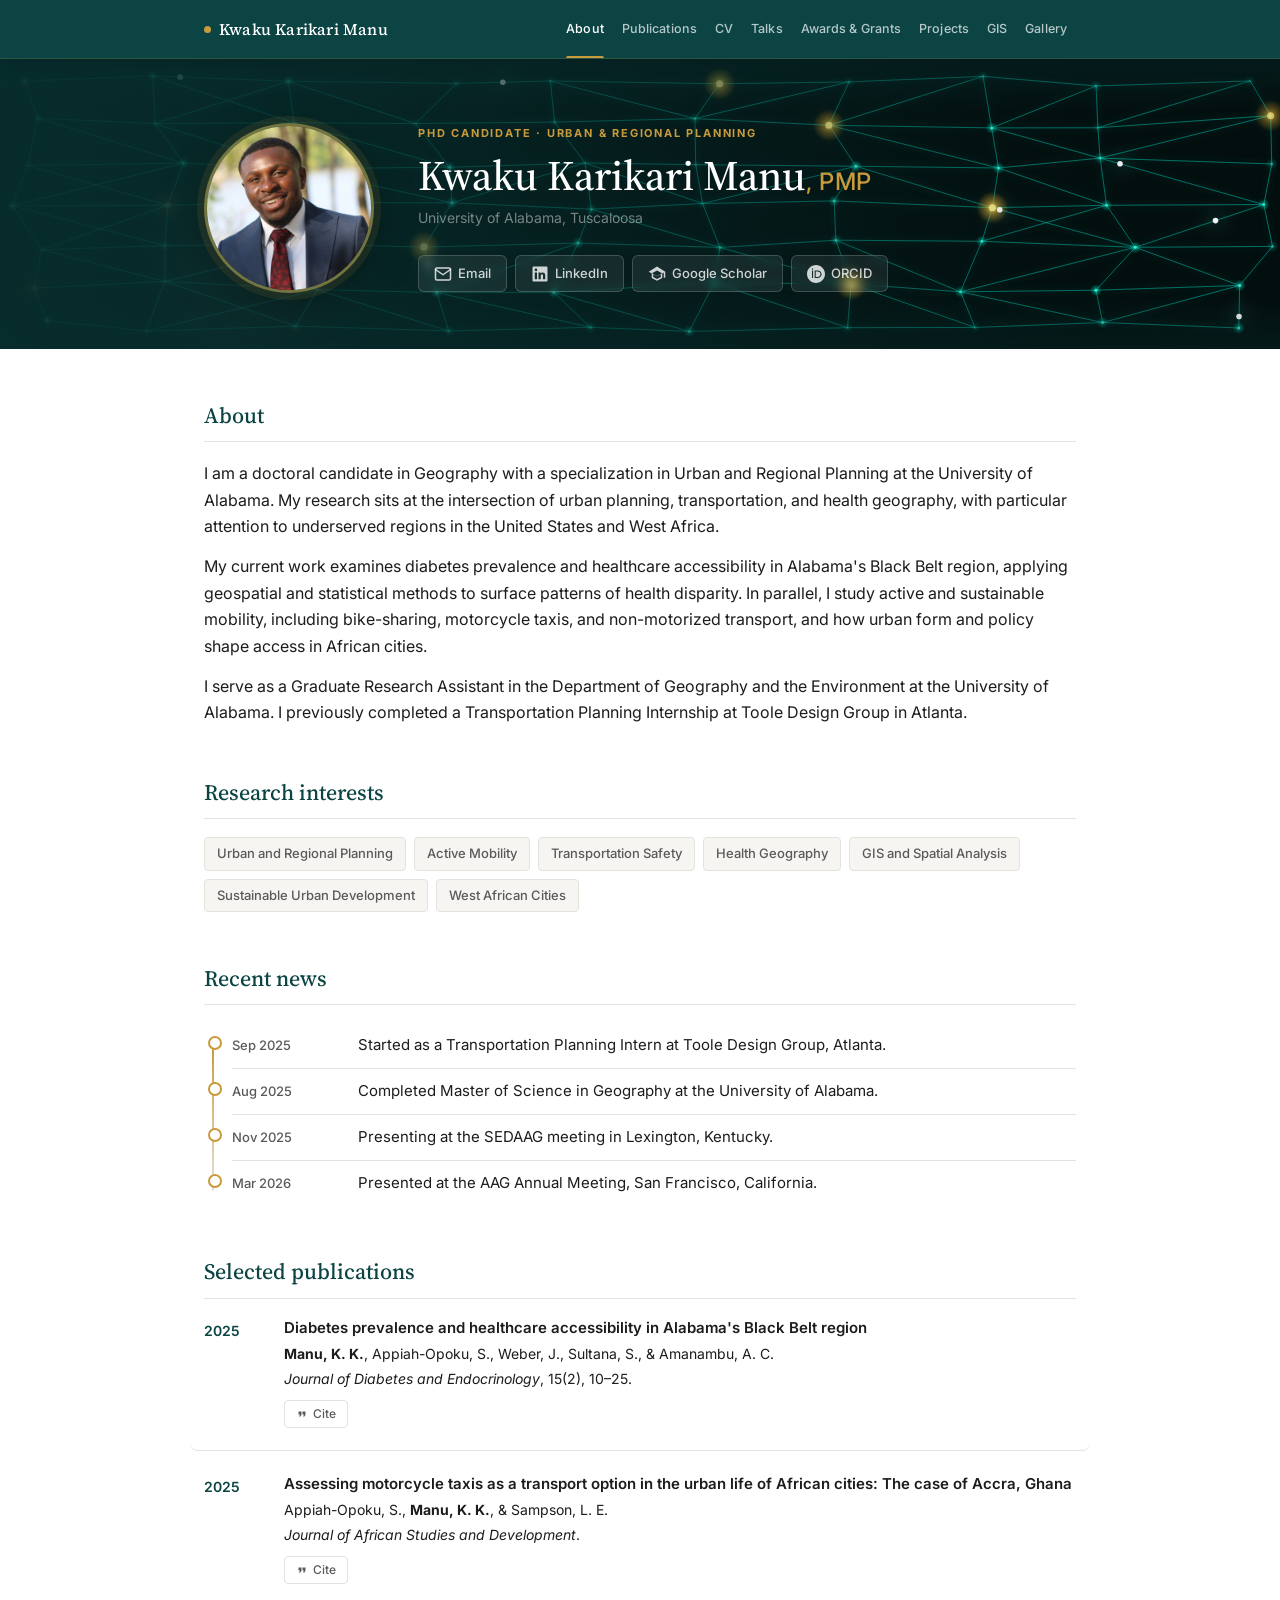
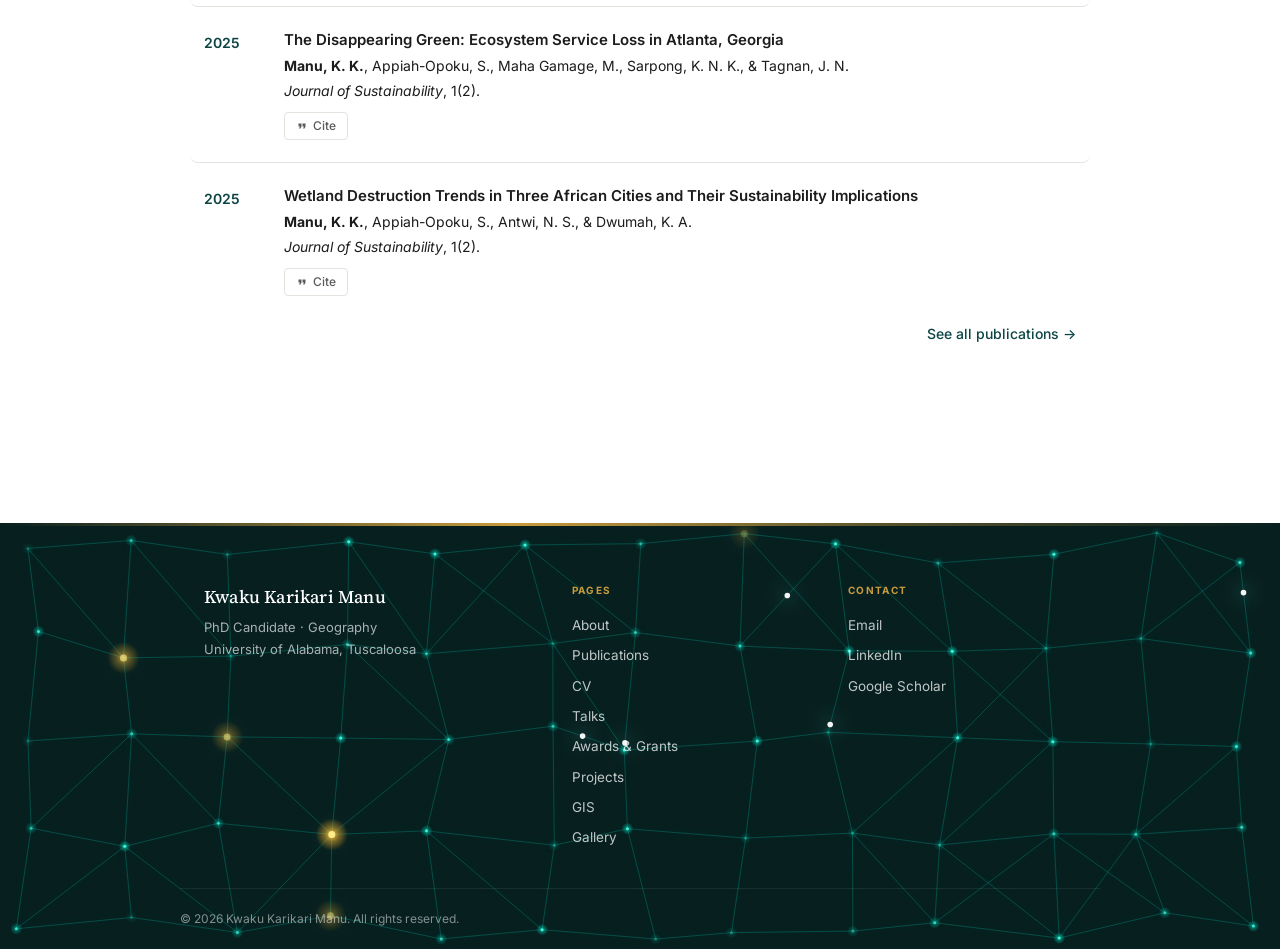
==== index.html @ 90ee1b21 "Add animated city-network canvas to footer on all pages - Shared citynetwork.js handles both hero an" ====
<!DOCTYPE html>
<html lang="en">
<head>
<meta charset="UTF-8">
<meta name="viewport" content="width=device-width, initial-scale=1.0">
<title>Kwaku Karikari Manu, PhD Candidate, Urban & Regional Planning</title>
<meta name="description" content="Kwaku Karikari Manu is a PhD candidate in Geography at the University of Alabama, researching active mobility, transportation safety, and spatial health disparities.">
<link rel="icon" type="image/svg+xml" href="favicon.svg">
<link rel="stylesheet" href="assets/css/style.css">
<link rel="stylesheet" href="assets/css/enhancements.css">
<link rel="preconnect" href="https://fonts.googleapis.com">
<link rel="preconnect" href="https://fonts.gstatic.com" crossorigin>
<link href="https://fonts.googleapis.com/css2?family=Inter:wght@400;500;600;700&family=Source+Serif+4:opsz,wght@8..60,400;8..60,500&display=swap" rel="stylesheet">
</head>
<body>

<div id="progress-bar" aria-hidden="true"></div>

<div id="page-loader" aria-hidden="true">
  <div class="loader-inner">
    <div class="loader-circle"></div>
    <span class="loader-initials">KM</span>
  </div>
</div>

<nav class="navbar">
  <div class="container nav-inner">
    <a href="index.html" class="nav-brand">Kwaku Karikari Manu</a>
    <button class="nav-toggle" aria-label="Menu">&#9776;</button>
    <ul class="nav-links">
      <li><a href="index.html" class="active">About</a></li>
      <li><a href="publications.html">Publications</a></li>
      <li><a href="cv.html">CV</a></li>
      <li><a href="talks.html">Talks</a></li>
      <li><a href="awards.html">Awards &amp; Grants</a></li>
      <li><a href="projects.html">Projects</a></li>
      <li><a href="geospatial.html">GIS</a></li>
      <li><a href="gallery.html">Gallery</a></li>
    </ul>
  </div>
</nav>

<header class="hero">
  <div class="hero-map-panel" aria-hidden="true">
    <canvas id="city-network"></canvas>
    <div class="hero-map-fade"></div>
  </div>
  <div class="container hero-inner">
    <div class="hero-photo">
      <img src="images/passportpicture.jpg" alt="Kwaku Karikari Manu" onerror="this.style.display='none';this.nextElementSibling.style.display='flex';">
      <div class="hero-photo-fallback">KM</div>
    </div>
    <div class="hero-text">
      <p class="hero-label">PhD Candidate · Urban &amp; Regional Planning</p>
      <h1>Kwaku Karikari Manu<span class="hero-credential">, PMP</span></h1>
      <p class="hero-affiliation">University of Alabama, Tuscaloosa</p>
      <div class="hero-links">
        <a href="mailto:mkwakukarikari@gmail.com" aria-label="Email">
          <svg viewBox="0 0 24 24" width="18" height="18" fill="none" stroke="currentColor" stroke-width="2" stroke-linecap="round" stroke-linejoin="round"><path d="M4 4h16c1.1 0 2 .9 2 2v12c0 1.1-.9 2-2 2H4c-1.1 0-2-.9-2-2V6c0-1.1.9-2 2-2z"/><polyline points="22,6 12,13 2,6"/></svg>
          Email
        </a>
        <a href="https://www.linkedin.com/in/kwakukarikarimanu/" target="_blank" rel="noopener" aria-label="LinkedIn">
          <svg viewBox="0 0 24 24" width="18" height="18" fill="currentColor"><path d="M20.5 2h-17A1.5 1.5 0 002 3.5v17A1.5 1.5 0 003.5 22h17a1.5 1.5 0 001.5-1.5v-17A1.5 1.5 0 0020.5 2zM8 19H5v-9h3zM6.5 8.25A1.75 1.75 0 118.3 6.5a1.78 1.78 0 01-1.8 1.75zM19 19h-3v-4.74c0-1.42-.6-1.93-1.38-1.93A1.74 1.74 0 0013 14.19a.66.66 0 000 .14V19h-3v-9h2.9v1.3a3.11 3.11 0 012.7-1.4c1.55 0 3.36.86 3.36 3.66z"/></svg>
          LinkedIn
        </a>
        <a href="https://scholar.google.com/citations?user=uLXfSa0AAAAJ&hl=en" target="_blank" rel="noopener" aria-label="Google Scholar">
          <svg viewBox="0 0 24 24" width="18" height="18" fill="currentColor"><path d="M12 2L1 9l4 2.18v6L12 21l7-3.82v-6l2-1.09V17h2V9zm6.82 9L12 14.72 5.18 11 12 7.27zM17 15.99l-5 2.73-5-2.73v-3.72L12 15l5-2.73z"/></svg>
          Google Scholar
        </a>
        <a href="https://orcid.org/0009-0003-8081-0969" target="_blank" rel="noopener" aria-label="ORCID">
          <svg viewBox="0 0 24 24" width="18" height="18" fill="currentColor"><path d="M12 0C5.372 0 0 5.372 0 12s5.372 12 12 12 12-5.372 12-12S18.628 0 12 0zM7.369 4.378c.525 0 .947.431.947.947s-.422.947-.947.947a.95.95 0 01-.947-.947c0-.516.422-.947.947-.947zm-.722 3.038h1.444v10.041H6.647V7.416zm3.562 0h3.9c3.712 0 5.344 2.653 5.344 5.025 0 2.578-2.016 5.025-5.325 5.025h-3.919V7.416zm1.444 1.303v7.444h2.297c3.272 0 4.022-2.484 4.022-3.722 0-2.016-1.284-3.722-4.097-3.722h-2.222z"/></svg>
          ORCID
        </a>
      </div>
    </div>
  </div>
</header>

<main class="container main-content">

  <section class="section">
    <h2>About</h2>
    <p>I am a doctoral candidate in Geography with a specialization in Urban and Regional Planning at the University of Alabama. My research sits at the intersection of urban planning, transportation, and health geography, with particular attention to underserved regions in the United States and West Africa.</p>
    <p>My current work examines diabetes prevalence and healthcare accessibility in Alabama's Black Belt region, applying geospatial and statistical methods to surface patterns of health disparity. In parallel, I study active and sustainable mobility, including bike-sharing, motorcycle taxis, and non-motorized transport, and how urban form and policy shape access in African cities.</p>
    <p>I serve as a Graduate Research Assistant in the Department of Geography and the Environment at the University of Alabama. I previously completed a Transportation Planning Internship at Toole Design Group in Atlanta.</p>
  </section>

  <section class="section">
    <h2>Research interests</h2>
    <div class="tag-list">
      <span class="tag">Urban and Regional Planning</span>
      <span class="tag">Active Mobility</span>
      <span class="tag">Transportation Safety</span>
      <span class="tag">Health Geography</span>
      <span class="tag">GIS and Spatial Analysis</span>
      <span class="tag">Sustainable Urban Development</span>
      <span class="tag">West African Cities</span>
    </div>
  </section>

  <section class="section">
    <h2>Recent news</h2>
    <ul class="news-list">
      <li><span class="news-date">Sep 2025</span> Started as a Transportation Planning Intern at Toole Design Group, Atlanta.</li>
      <li><span class="news-date">Aug 2025</span> Completed Master of Science in Geography at the University of Alabama.</li>
      <li><span class="news-date">Nov 2025</span> Presenting at the SEDAAG meeting in Lexington, Kentucky.</li>
      <li><span class="news-date">Mar 2026</span> Presented at the AAG Annual Meeting, San Francisco, California.</li>
    </ul>
  </section>

  <section class="section">
    <h2>Selected publications</h2>
    <div class="pub-list">

      <article class="pub-item" data-cite="Manu, K. K., Appiah-Opoku, S., Weber, J., Sultana, S., &amp; Amanambu, A. C. (2025). Diabetes prevalence and healthcare accessibility in Alabama's Black Belt region. Journal of Diabetes and Endocrinology, 15(2), 10–25.">
        <div class="pub-year">2025</div>
        <div class="pub-content">
          <p class="pub-title">Diabetes prevalence and healthcare accessibility in Alabama's Black Belt region</p>
          <p class="pub-authors"><strong>Manu, K. K.</strong>, Appiah-Opoku, S., Weber, J., Sultana, S., &amp; Amanambu, A. C.</p>
          <p class="pub-venue"><em>Journal of Diabetes and Endocrinology</em>, 15(2), 10–25.</p>
          <div class="pub-actions"><button class="btn-cite" aria-label="Copy APA citation"><svg viewBox="0 0 24 24" width="12" height="12" fill="currentColor" aria-hidden="true"><path d="M6 17h3l2-4V7H5v6h3zm8 0h3l2-4V7h-6v6h3z"/></svg>Cite</button></div>
        </div>
      </article>

      <article class="pub-item" data-cite="Appiah-Opoku, S., Manu, K. K., &amp; Sampson, L. E. (2025). Assessing motorcycle taxis as a transport option in the urban life of African cities: The case of Accra, Ghana. Journal of African Studies and Development.">
        <div class="pub-year">2025</div>
        <div class="pub-content">
          <p class="pub-title">Assessing motorcycle taxis as a transport option in the urban life of African cities: The case of Accra, Ghana</p>
          <p class="pub-authors">Appiah-Opoku, S., <strong>Manu, K. K.</strong>, &amp; Sampson, L. E.</p>
          <p class="pub-venue"><em>Journal of African Studies and Development</em>.</p>
          <div class="pub-actions"><button class="btn-cite" aria-label="Copy APA citation"><svg viewBox="0 0 24 24" width="12" height="12" fill="currentColor" aria-hidden="true"><path d="M6 17h3l2-4V7H5v6h3zm8 0h3l2-4V7h-6v6h3z"/></svg>Cite</button></div>
        </div>
      </article>

      <article class="pub-item" data-cite="Manu, K. K., Appiah-Opoku, S., Maha Gamage, M., Sarpong, K. N. K., &amp; Tagnan, J. N. (2025). The Disappearing Green: Ecosystem Service Loss in Atlanta, Georgia. Journal of Sustainability, 1(2).">
        <div class="pub-year">2025</div>
        <div class="pub-content">
          <p class="pub-title">The Disappearing Green: Ecosystem Service Loss in Atlanta, Georgia</p>
          <p class="pub-authors"><strong>Manu, K. K.</strong>, Appiah-Opoku, S., Maha Gamage, M., Sarpong, K. N. K., &amp; Tagnan, J. N.</p>
          <p class="pub-venue"><em>Journal of Sustainability</em>, 1(2).</p>
          <div class="pub-actions"><button class="btn-cite" aria-label="Copy APA citation"><svg viewBox="0 0 24 24" width="12" height="12" fill="currentColor" aria-hidden="true"><path d="M6 17h3l2-4V7H5v6h3zm8 0h3l2-4V7h-6v6h3z"/></svg>Cite</button></div>
        </div>
      </article>

      <article class="pub-item" data-cite="Manu, K. K., Appiah-Opoku, S., Antwi, N. S., &amp; Dwumah, K. A. (2025). Wetland Destruction Trends in Three African Cities and Their Sustainability Implications. Journal of Sustainability, 1(2).">
        <div class="pub-year">2025</div>
        <div class="pub-content">
          <p class="pub-title">Wetland Destruction Trends in Three African Cities and Their Sustainability Implications</p>
          <p class="pub-authors"><strong>Manu, K. K.</strong>, Appiah-Opoku, S., Antwi, N. S., &amp; Dwumah, K. A.</p>
          <p class="pub-venue"><em>Journal of Sustainability</em>, 1(2).</p>
          <div class="pub-actions"><button class="btn-cite" aria-label="Copy APA citation"><svg viewBox="0 0 24 24" width="12" height="12" fill="currentColor" aria-hidden="true"><path d="M6 17h3l2-4V7H5v6h3zm8 0h3l2-4V7h-6v6h3z"/></svg>Cite</button></div>
        </div>
      </article>

    </div>
    <p class="see-all"><a href="publications.html">See all publications →</a></p>
  </section>

</main>

<footer class="footer">
  <div class="footer-canvas-panel" aria-hidden="true"><canvas id="footer-network"></canvas></div>
  <div class="container footer-inner">
    <div class="footer-col">
      <p class="footer-name">Kwaku Karikari Manu</p>
      <p class="footer-sub">PhD Candidate · Geography<br>University of Alabama, Tuscaloosa</p>
    </div>
    <div class="footer-col">
      <p class="footer-col-label">Pages</p>
      <nav class="footer-nav">
        <a href="index.html">About</a>
        <a href="publications.html">Publications</a>
        <a href="cv.html">CV</a>
        <a href="talks.html">Talks</a>
        <a href="awards.html">Awards &amp; Grants</a>
        <a href="projects.html">Projects</a>
        <a href="geospatial.html">GIS</a>
        <a href="gallery.html">Gallery</a>
      </nav>
    </div>
    <div class="footer-col">
      <p class="footer-col-label">Contact</p>
      <div class="footer-contact">
        <a href="mailto:mkwakukarikari@gmail.com">Email</a>
        <a href="https://www.linkedin.com/in/kwakukarikarimanu/" target="_blank" rel="noopener">LinkedIn</a>
        <a href="https://scholar.google.com/citations?user=uLXfSa0AAAAJ&hl=en" target="_blank" rel="noopener">Google Scholar</a>
      </div>
    </div>
  </div>
  <div class="footer-bottom container">
    <p class="footer-copy">&copy; <span id="year"></span> Kwaku Karikari Manu. All rights reserved.</p>
  </div>
</footer>

<button id="back-to-top" aria-label="Back to top">
  <svg viewBox="0 0 24 24" fill="none" stroke="currentColor" stroke-width="2.5" stroke-linecap="round" stroke-linejoin="round"><polyline points="18 15 12 9 6 15"/></svg>
</button>
<script src="assets/js/main.js"></script>
<script src="assets/js/enhancements.js"></script>
<script src="assets/js/citynetwork.js"></script>
</body>
</html>
---- assets/css/style.css ----
/* ============================================
   Kwaku Karikari Manu — Academic Site
   ============================================ */

:root {
  --color-primary: #0c4444;
  --color-primary-light: #1a6363;
  --color-accent: #c89b3c;
  --color-text: #1c1c1c;
  --color-text-muted: #5a5a5a;
  --color-text-light: #8a8a8a;
  --color-bg: #ffffff;
  --color-bg-alt: #f7f5f1;
  --color-border: #e4e2dd;
  --color-link: #0c4444;
  --color-link-hover: #c89b3c;

  --font-sans: 'Inter', -apple-system, BlinkMacSystemFont, 'Segoe UI', sans-serif;
  --font-serif: 'Source Serif 4', Georgia, serif;

  --container-width: 920px;
  --transition: 0.2s ease;
}

* {
  box-sizing: border-box;
  margin: 0;
  padding: 0;
}

html {
  scroll-behavior: smooth;
}

body {
  font-family: var(--font-sans);
  font-size: 16px;
  line-height: 1.65;
  color: var(--color-text);
  background: var(--color-bg);
  -webkit-font-smoothing: antialiased;
  -moz-osx-font-smoothing: grayscale;
}

.container {
  max-width: var(--container-width);
  margin: 0 auto;
  padding: 0 24px;
}

/* ============================================
   Navigation
   ============================================ */

.navbar {
  background: var(--color-primary);
  padding: 0;
  position: sticky;
  top: 0;
  z-index: 100;
  box-shadow: 0 2px 16px rgba(0,0,0,0.18);
  border-bottom: 1px solid rgba(200,155,60,0.18);
}

.nav-inner {
  display: flex;
  align-items: stretch;
  justify-content: space-between;
  gap: 24px;
  height: 58px;
}

.nav-brand {
  color: #fff;
  font-family: var(--font-serif);
  font-weight: 500;
  font-size: 16px;
  text-decoration: none;
  letter-spacing: 0.2px;
  display: flex;
  align-items: center;
  gap: 8px;
}

.nav-brand::before {
  content: '';
  display: inline-block;
  width: 7px;
  height: 7px;
  border-radius: 50%;
  background: var(--color-accent);
  flex-shrink: 0;
}

.nav-links {
  display: flex;
  gap: 0;
  list-style: none;
  align-items: stretch;
  flex-wrap: nowrap;
  flex-shrink: 1;
  min-width: 0;
}

.nav-links li {
  display: flex;
  align-items: stretch;
}

.nav-links a {
  color: rgba(255,255,255,0.7);
  text-decoration: none;
  font-size: 12.5px;
  font-weight: 500;
  transition: color var(--transition), background var(--transition);
  padding: 0 9px;
  display: flex;
  align-items: center;
  position: relative;
  letter-spacing: 0.1px;
  white-space: nowrap;
}

.nav-links a::after {
  content: '';
  position: absolute;
  bottom: 0;
  left: 9px;
  right: 9px;
  height: 2px;
  background: var(--color-accent);
  border-radius: 2px 2px 0 0;
  transform: scaleX(0);
  transition: transform 0.2s ease;
}

.nav-links a:hover {
  color: #fff;
  background: rgba(255,255,255,0.05);
}

.nav-links a:hover::after {
  transform: scaleX(1);
}

.nav-links a.active {
  color: #fff;
}

.nav-links a.active::after {
  transform: scaleX(1);
}

.nav-toggle {
  display: none;
  background: none;
  border: none;
  color: #fff;
  font-size: 22px;
  cursor: pointer;
}

/* ============================================
   Hero / Homepage Header
   ============================================ */

.hero {
  background: linear-gradient(140deg, #082e2e 0%, #0c4444 55%, #0e5050 100%);
  padding: 64px 0 56px;
  position: relative;
  overflow: hidden;
}

.hero::before {
  content: '';
  position: absolute;
  top: -80px;
  right: -80px;
  width: 480px;
  height: 480px;
  background: radial-gradient(circle, rgba(200, 155, 60, 0.07) 0%, transparent 65%);
  pointer-events: none;
}

.hero::after {
  content: '';
  position: absolute;
  bottom: -40px;
  left: 10%;
  width: 260px;
  height: 260px;
  background: radial-gradient(circle, rgba(255,255,255,0.03) 0%, transparent 70%);
  pointer-events: none;
}

.hero-inner {
  display: grid;
  grid-template-columns: auto 1fr;
  gap: 44px;
  align-items: center;
  position: relative;
  z-index: 1;
}

.hero-map-panel {
  position: absolute;
  inset: 0;
  z-index: 0;
  overflow: hidden;
}

#city-network {
  width: 100%;
  height: 100%;
  display: block;
}

.hero-map-fade {
  position: absolute;
  inset: 0;
  z-index: 1;
  pointer-events: none;
  background:
    linear-gradient(90deg, rgba(8,46,46,0.92) 0%, rgba(8,46,46,0.72) 28%, rgba(8,46,46,0.38) 55%, rgba(8,46,46,0.06) 80%, transparent 100%),
    linear-gradient(180deg, rgba(8,46,46,0.45) 0%, transparent 18%, transparent 82%, rgba(8,46,46,0.35) 100%);
}

.hero-map-label {
  position: absolute;
  bottom: 12px;
  right: 16px;
  z-index: 2;
  font-size: 10px;
  font-weight: 600;
  letter-spacing: 1.2px;
  text-transform: uppercase;
  color: rgba(200,155,60,0.75);
  pointer-events: none;
}

.hero-credential {
  font-size: 24px;
  font-family: var(--font-sans);
  font-weight: 500;
  color: var(--color-accent);
  letter-spacing: 0.5px;
}

.hero-photo {
  width: 170px;
  height: 170px;
  border-radius: 50%;
  overflow: hidden;
  background: var(--color-primary);
  border: 3px solid rgba(200, 155, 60, 0.55);
  box-shadow: 0 0 0 7px rgba(200, 155, 60, 0.1), 0 12px 40px rgba(0,0,0,0.35);
  flex-shrink: 0;
}

.hero-photo img {
  width: 100%;
  height: 100%;
  object-fit: cover;
  display: block;
}

.hero-photo-fallback {
  width: 100%;
  height: 100%;
  display: none;
  align-items: center;
  justify-content: center;
  font-size: 52px;
  font-weight: 600;
  color: rgba(255,255,255,0.7);
  letter-spacing: 2px;
}

.hero-label {
  font-size: 11px;
  font-weight: 700;
  text-transform: uppercase;
  letter-spacing: 1.8px;
  color: var(--color-accent);
  margin-bottom: 10px;
}

.hero-text h1 {
  font-family: var(--font-serif);
  font-size: 42px;
  font-weight: 500;
  line-height: 1.1;
  margin-bottom: 8px;
  color: #fff;
}

.hero-title {
  font-size: 16px;
  color: rgba(255,255,255,0.7);
  margin-bottom: 4px;
  font-weight: 400;
}

.hero-affiliation {
  font-size: 14px;
  color: rgba(255,255,255,0.45);
  margin-bottom: 26px;
}

.hero-links {
  display: flex;
  flex-wrap: wrap;
  gap: 8px;
}

.hero-links a {
  display: inline-flex;
  align-items: center;
  gap: 6px;
  padding: 7px 15px;
  background: rgba(255,255,255,0.07);
  border: 1px solid rgba(255,255,255,0.18);
  border-radius: 6px;
  color: rgba(255,255,255,0.8);
  text-decoration: none;
  font-size: 13px;
  font-weight: 500;
  transition: all var(--transition);
  backdrop-filter: blur(4px);
}

.hero-links a:hover {
  background: var(--color-accent);
  border-color: var(--color-accent);
  color: #fff;
  transform: translateY(-2px);
  box-shadow: 0 4px 14px rgba(200, 155, 60, 0.35);
}

/* ============================================
   Main Content
   ============================================ */

.main-content {
  padding: 48px 24px 64px;
}

.page-title {
  font-family: var(--font-serif);
  font-size: 36px;
  font-weight: 500;
  color: var(--color-primary);
  margin-bottom: 6px;
}

.page-subtitle {
  font-size: 15px;
  color: var(--color-text-muted);
  margin-bottom: 32px;
}

.section {
  margin-bottom: 48px;
}

.section h2 {
  font-family: var(--font-serif);
  font-size: 22px;
  font-weight: 500;
  color: var(--color-primary);
  margin-bottom: 18px;
  padding-bottom: 8px;
  border-bottom: 1px solid var(--color-border);
}

.section h3 {
  font-size: 15px;
  font-weight: 600;
  margin-bottom: 6px;
  color: var(--color-text);
}

.section p {
  margin-bottom: 14px;
  color: var(--color-text);
}

.section p:last-child {
  margin-bottom: 0;
}

a {
  color: var(--color-link);
  transition: color var(--transition);
}

a:hover {
  color: var(--color-link-hover);
}

/* ============================================
   Tags
   ============================================ */

.tag-list {
  display: flex;
  flex-wrap: wrap;
  gap: 8px;
}

.tag {
  display: inline-block;
  padding: 5px 12px;
  background: var(--color-bg-alt);
  border: 1px solid var(--color-border);
  border-radius: 4px;
  font-size: 13px;
  color: var(--color-text-muted);
  font-weight: 500;
}

/* ============================================
   News list
   ============================================ */

.news-list {
  list-style: none;
}

.news-list li {
  padding: 10px 0;
  border-bottom: 1px solid var(--color-border);
  display: grid;
  grid-template-columns: 110px 1fr;
  gap: 16px;
  font-size: 15px;
}

.news-list li:last-child {
  border-bottom: none;
}

.news-date {
  font-size: 13px;
  color: var(--color-text-muted);
  font-weight: 500;
  padding-top: 2px;
}

/* ============================================
   Publications
   ============================================ */

.pub-list {
  display: flex;
  flex-direction: column;
  gap: 22px;
}

.pub-item {
  display: grid;
  grid-template-columns: 60px 1fr;
  gap: 20px;
  padding-bottom: 22px;
  border-bottom: 1px solid var(--color-border);
}

.pub-item:last-child {
  border-bottom: none;
  padding-bottom: 0;
}

.pub-year {
  font-size: 14px;
  font-weight: 600;
  color: var(--color-primary);
  padding-top: 2px;
}

.pub-title {
  font-size: 15px;
  font-weight: 600;
  line-height: 1.4;
  margin-bottom: 4px !important;
  color: var(--color-text);
}

.pub-authors {
  font-size: 14px;
  color: var(--color-text);
  margin-bottom: 2px !important;
}

.pub-venue {
  font-size: 14px;
  color: var(--color-text-muted);
  margin-bottom: 0 !important;
}

.pub-actions {
  margin-top: 10px;
}

.btn-cite {
  display: inline-flex;
  align-items: center;
  gap: 5px;
  padding: 4px 11px;
  background: none;
  border: 1px solid var(--color-border);
  border-radius: 4px;
  color: var(--color-text-muted);
  font-size: 12px;
  font-weight: 500;
  font-family: var(--font-sans);
  cursor: pointer;
  transition: all var(--transition);
  line-height: 1.5;
}

.btn-cite:hover {
  background: var(--color-primary);
  border-color: var(--color-primary);
  color: #fff;
}

.cite-toast {
  position: fixed;
  bottom: 88px;
  right: 28px;
  padding: 10px 18px;
  background: var(--color-primary);
  color: #fff;
  border-radius: 6px;
  font-size: 13px;
  font-weight: 500;
  font-family: var(--font-sans);
  z-index: 1000;
  opacity: 0;
  transform: translateY(8px);
  transition: opacity 0.25s ease, transform 0.25s ease;
  pointer-events: none;
  box-shadow: 0 4px 16px rgba(0,0,0,0.15);
}

.cite-toast.show {
  opacity: 1;
  transform: translateY(0);
}

.see-all {
  margin-top: 24px;
  text-align: right;
}

.see-all a {
  font-size: 14px;
  font-weight: 500;
  text-decoration: none;
}

/* ============================================
   CV
   ============================================ */

.cv-header {
  display: flex;
  justify-content: space-between;
  align-items: flex-end;
  margin-bottom: 32px;
  flex-wrap: wrap;
  gap: 16px;
}

.cv-header .page-subtitle {
  margin-bottom: 0;
}

.btn-download {
  display: inline-flex;
  align-items: center;
  gap: 8px;
  padding: 9px 16px;
  background: var(--color-primary);
  color: #fff;
  border-radius: 6px;
  text-decoration: none;
  font-size: 14px;
  font-weight: 500;
  transition: all var(--transition);
}

.btn-download:hover {
  background: var(--color-primary-light);
  color: #fff;
  transform: translateY(-1px);
}

.cv-item {
  display: grid;
  grid-template-columns: 160px 1fr;
  gap: 20px;
  padding: 18px 0;
  border-bottom: 1px solid var(--color-border);
}

.cv-item:last-child {
  border-bottom: none;
}

.cv-date {
  font-size: 13px;
  font-weight: 600;
  color: var(--color-primary);
  text-transform: uppercase;
  letter-spacing: 0.4px;
  padding-top: 2px;
}

.cv-title {
  font-size: 15px;
  font-weight: 600;
  margin-bottom: 2px !important;
}

.cv-org {
  font-size: 14px;
  color: var(--color-text-muted);
  margin-bottom: 8px !important;
  font-style: italic;
}

.cv-body ul {
  margin-top: 8px;
  padding-left: 18px;
  color: var(--color-text);
}

.cv-body ul li {
  margin-bottom: 4px;
  font-size: 14px;
  line-height: 1.55;
}

.skill-grid {
  display: grid;
  grid-template-columns: repeat(auto-fit, minmax(200px, 1fr));
  gap: 32px;
}

.skill-group {
  padding: 0;
  background: none;
  border: none;
}

.skill-group h3 {
  font-size: 11px;
  font-weight: 700;
  color: var(--color-primary);
  text-transform: uppercase;
  letter-spacing: 0.8px;
  margin-bottom: 12px;
}

.skill-tags {
  display: flex;
  flex-wrap: wrap;
  gap: 6px;
}

.skill-tag {
  display: inline-block;
  padding: 4px 12px;
  background: var(--color-bg-alt);
  border: 1px solid var(--color-border);
  border-radius: 999px;
  font-size: 12.5px;
  color: var(--color-text-muted);
  font-weight: 500;
}

.plain-list {
  list-style: none;
}

.plain-list li {
  padding: 10px 0;
  border-bottom: 1px solid var(--color-border);
  font-size: 15px;
}

.plain-list li:last-child {
  border-bottom: none;
}

/* ============================================
   Awards
   ============================================ */

.award-list {
  display: flex;
  flex-direction: column;
  gap: 0;
}

.award-item {
  display: grid;
  grid-template-columns: 120px 1fr;
  gap: 20px;
  padding: 18px 0;
  border-bottom: 1px solid var(--color-border);
  align-items: start;
}

.award-item:last-child {
  border-bottom: none;
}

.award-meta {
  display: flex;
  flex-direction: column;
  gap: 6px;
  padding-top: 2px;
}

.award-year {
  font-size: 13px;
  font-weight: 600;
  color: var(--color-primary);
}

.award-amount {
  display: inline-block;
  background: rgba(200, 155, 60, 0.12);
  color: #9a6e1a;
  font-size: 12px;
  font-weight: 600;
  padding: 3px 8px;
  border-radius: 999px;
  border: 1px solid rgba(200, 155, 60, 0.3);
}

.award-title {
  font-size: 15px;
  font-weight: 500;
  color: var(--color-heading);
  margin: 0 0 4px;
}

.award-org {
  font-size: 13.5px;
  color: var(--color-text-muted);
  margin: 0;
}

/* ============================================
   Projects
   ============================================ */

.project-list {
  display: flex;
  flex-direction: column;
  gap: 24px;
}

.project-item {
  border: 1px solid var(--color-border);
  border-radius: 10px;
  padding: 24px;
  transition: box-shadow 0.2s;
}

.project-item:hover {
  box-shadow: 0 4px 16px rgba(12,68,68,0.1);
}

.project-header {
  display: flex;
  align-items: flex-start;
  justify-content: space-between;
  gap: 16px;
  margin-bottom: 12px;
}

.project-title {
  font-family: var(--font-serif);
  font-size: 18px;
  font-weight: 500;
  color: var(--color-heading);
  margin: 0;
}

.project-year {
  font-size: 12.5px;
  font-weight: 600;
  color: var(--color-primary);
  white-space: nowrap;
  padding-top: 3px;
}

.project-location {
  font-size: 13px;
  color: var(--color-text-muted);
  margin: 0 0 18px;
  font-style: italic;
}

.project-section {
  margin-bottom: 18px;
}

.project-section h3 {
  font-size: 13px;
  font-weight: 700;
  text-transform: uppercase;
  letter-spacing: 0.8px;
  color: var(--color-primary);
  margin: 0 0 8px;
}

.project-desc {
  font-size: 15px;
  color: var(--color-text);
  line-height: 1.7;
  margin: 0 0 10px;
}

.project-bullets {
  margin: 0 0 10px 18px;
  padding: 0;
}

.project-bullets li {
  font-size: 15px;
  color: var(--color-text);
  line-height: 1.65;
  margin-bottom: 4px;
}

.project-details {
  display: none;
  margin-top: 16px;
}

.project-details.open {
  display: block;
}

.btn-details {
  margin-top: 14px;
  display: inline-flex;
  align-items: center;
  gap: 6px;
  font-size: 13px;
  font-weight: 500;
  color: var(--color-primary);
  background: rgba(12,68,68,0.07);
  border: 1px solid rgba(12,68,68,0.15);
  border-radius: 999px;
  padding: 5px 14px;
  cursor: pointer;
  transition: background var(--transition), color var(--transition);
}

.btn-details:hover {
  background: var(--color-primary);
  color: #fff;
}

.btn-details .chevron {
  display: inline-block;
  transition: transform 0.25s ease;
}

.btn-details.open .chevron {
  transform: rotate(180deg);
}

.project-link {
  margin: 14px 0 0;
  font-size: 13.5px;
}

.project-link a {
  color: var(--color-primary);
  text-decoration: none;
  font-weight: 500;
  transition: color var(--transition);
}

.project-link a:hover {
  color: var(--color-accent);
}

.project-tags {
  display: flex;
  flex-wrap: wrap;
  gap: 6px;
}

.project-tag {
  font-size: 11.5px;
  font-weight: 500;
  padding: 3px 10px;
  border-radius: 999px;
  background: rgba(12, 68, 68, 0.07);
  color: var(--color-primary);
  border: 1px solid rgba(12, 68, 68, 0.15);
}

/* ============================================
   Gallery
   ============================================ */

.gallery-grid {
  display: grid;
  grid-template-columns: repeat(3, 1fr);
  gap: 10px;
  margin-top: 8px;
}

.gallery-item {
  margin: 0;
  border-radius: 10px;
  overflow: hidden;
  cursor: pointer;
  position: relative;
  aspect-ratio: 4 / 3;
  background: var(--color-bg-alt);
}

.gallery-item img {
  width: 100%;
  height: 100%;
  object-fit: cover;
  display: block;
  transition: transform 0.4s ease;
}

.gallery-item:hover img {
  transform: scale(1.06);
}

.gallery-item figcaption {
  position: absolute;
  bottom: 0;
  left: 0;
  right: 0;
  padding: 32px 14px 14px;
  background: linear-gradient(to top, rgba(0,0,0,0.72) 0%, transparent 100%);
  color: #fff;
  font-size: 12px;
  font-weight: 500;
  line-height: 1.4;
  opacity: 0;
  transform: translateY(6px);
  transition: opacity 0.3s ease, transform 0.3s ease;
}

.gallery-item:hover figcaption {
  opacity: 1;
  transform: translateY(0);
}

/* Lightbox */
#lightbox {
  display: none;
  position: fixed;
  inset: 0;
  background: rgba(5, 5, 5, 0.94);
  z-index: 5000;
  align-items: center;
  justify-content: center;
  backdrop-filter: blur(6px);
}

#lightbox.open {
  display: flex;
}

.lightbox-inner {
  max-width: 92vw;
  max-height: 92vh;
  text-align: center;
  display: flex;
  flex-direction: column;
  align-items: center;
  gap: 12px;
}

#lightbox-img {
  max-width: 100%;
  max-height: 82vh;
  border-radius: 8px;
  display: block;
  box-shadow: 0 8px 48px rgba(0,0,0,0.6);
}

#lightbox-caption {
  color: rgba(255,255,255,0.6);
  font-size: 13px;
  margin: 0;
}

#lightbox-close {
  position: fixed;
  top: 18px;
  right: 22px;
  background: rgba(255,255,255,0.1);
  border: none;
  color: #fff;
  font-size: 26px;
  cursor: pointer;
  line-height: 1;
  opacity: 0.8;
  transition: opacity 0.2s, background 0.2s;
  width: 40px;
  height: 40px;
  border-radius: 50%;
  display: flex;
  align-items: center;
  justify-content: center;
}

#lightbox-close:hover {
  opacity: 1;
  background: rgba(255,255,255,0.2);
}

#lightbox-prev,
#lightbox-next {
  position: fixed;
  top: 50%;
  transform: translateY(-50%);
  background: rgba(255,255,255,0.1);
  border: none;
  color: #fff;
  font-size: 28px;
  cursor: pointer;
  width: 48px;
  height: 48px;
  border-radius: 50%;
  display: flex;
  align-items: center;
  justify-content: center;
  transition: background 0.2s;
}

#lightbox-prev { left: 18px; }
#lightbox-next { right: 18px; }

#lightbox-prev:hover,
#lightbox-next:hover { background: rgba(255,255,255,0.22); }

@media (max-width: 900px) {
  .gallery-grid {
    grid-template-columns: repeat(2, 1fr);
    gap: 8px;
  }
}

@media (max-width: 480px) {
  .gallery-grid {
    grid-template-columns: repeat(2, 1fr);
    gap: 6px;
  }
  .gallery-item figcaption {
    opacity: 1;
    transform: translateY(0);
    font-size: 10px;
    padding: 20px 8px 8px;
  }
  #lightbox-prev { left: 8px; }
  #lightbox-next { right: 8px; }
  #lightbox-prev,
  #lightbox-next { width: 38px; height: 38px; font-size: 22px; }
}

/* ============================================
   Talks
   ============================================ */

.talk-list {
  display: flex;
  flex-direction: column;
  gap: 0;
}

.talk-item {
  display: grid;
  grid-template-columns: 160px 1fr;
  gap: 20px;
  padding: 18px 0;
  border-bottom: 1px solid var(--color-border);
}

.talk-item:last-child {
  border-bottom: none;
}

.talk-date {
  font-size: 13px;
  font-weight: 600;
  color: var(--color-primary);
  text-transform: uppercase;
  letter-spacing: 0.4px;
}

.talk-title {
  font-size: 15px;
  font-weight: 600;
  margin-bottom: 4px !important;
}

.talk-venue {
  font-size: 14px;
  color: var(--color-text-muted);
  margin-bottom: 0 !important;
}

.talk-tag {
  display: inline-block;
  margin-top: 6px;
  padding: 2px 8px;
  font-size: 11px;
  font-weight: 600;
  text-transform: uppercase;
  letter-spacing: 0.5px;
  border-radius: 3px;
}

.tag-upcoming {
  background: rgba(200, 155, 60, 0.15);
  color: var(--color-accent);
}

/* ============================================
   Footer
   ============================================ */

.footer {
  background: #071f1f;
  border-top: 3px solid transparent;
  border-image: linear-gradient(90deg, transparent 0%, var(--color-accent) 40%, rgba(200,155,60,0.4) 70%, transparent 100%) 1;
  padding: 56px 0 0;
  margin-top: 64px;
  position: relative;
  overflow: hidden;
}

.footer-canvas-panel {
  position: absolute;
  inset: 0;
  z-index: 0;
  overflow: hidden;
}

#footer-network {
  width: 100%;
  height: 100%;
  display: block;
}

.footer-inner,
.footer-bottom {
  position: relative;
  z-index: 1;
}

.footer-inner {
  display: grid;
  grid-template-columns: 1.4fr 1fr 1fr;
  gap: 48px;
  align-items: start;
  padding-bottom: 40px;
}

.footer-bottom {
  border-top: 1px solid rgba(255,255,255,0.07);
  padding: 20px 0;
  display: flex;
  align-items: center;
  justify-content: space-between;
  gap: 16px;
}

.footer-name {
  font-family: var(--font-serif);
  font-size: 18px;
  font-weight: 500;
  color: #fff;
  margin-bottom: 6px;
  letter-spacing: 0.2px;
}

.footer-sub {
  font-size: 13px;
  color: rgba(255,255,255,0.65);
  line-height: 1.65;
  margin-bottom: 0;
}

.footer-copy {
  font-size: 12px;
  color: rgba(255,255,255,0.5);
}

.footer-col-label {
  font-size: 10px;
  font-weight: 700;
  text-transform: uppercase;
  letter-spacing: 1.4px;
  color: var(--color-accent);
  opacity: 1;
  margin-bottom: 16px;
}

.footer-nav,
.footer-contact {
  display: flex;
  flex-direction: column;
  gap: 8px;
}

.footer-nav a,
.footer-contact a {
  font-size: 13.5px;
  color: rgba(255,255,255,0.75);
  text-decoration: none;
  transition: color var(--transition), padding-left var(--transition);
  display: inline-block;
}

.footer-nav a:hover,
.footer-contact a:hover {
  color: rgba(255,255,255,0.9);
  padding-left: 4px;
}

/* ============================================
   Page Loader
   ============================================ */

#page-loader {
  position: fixed;
  inset: 0;
  background: var(--color-primary);
  display: flex;
  align-items: center;
  justify-content: center;
  z-index: 9999;
  transition: opacity 0.5s ease, visibility 0.5s ease;
}

#page-loader.hidden {
  opacity: 0;
  visibility: hidden;
  pointer-events: none;
}

.loader-inner {
  position: relative;
  width: 72px;
  height: 72px;
}

.loader-circle {
  position: absolute;
  inset: 0;
  border: 3px solid rgba(255, 255, 255, 0.15);
  border-top-color: var(--color-accent);
  border-radius: 50%;
  animation: loader-spin 0.85s linear infinite;
}

.loader-initials {
  position: absolute;
  inset: 0;
  display: flex;
  align-items: center;
  justify-content: center;
  color: #fff;
  font-family: var(--font-serif);
  font-size: 17px;
  font-weight: 500;
  letter-spacing: 2px;
}

@keyframes loader-spin {
  to { transform: rotate(360deg); }
}

/* ============================================
   Responsive
   ============================================ */

/* Tablet */
@media (max-width: 860px) {
  .container {
    padding: 0 20px;
  }

  .cv-item,
  .talk-item {
    grid-template-columns: 130px 1fr;
  }
}

/* Mobile */
@media (max-width: 680px) {
  .container {
    padding: 0 16px;
  }

  .hero {
    padding: 36px 0 32px;
  }

  .hero-inner {
    grid-template-columns: 1fr;
    text-align: center;
    gap: 20px;
  }

  .hero-map-panel {
    opacity: 0;
    pointer-events: none;
  }

  .hero-photo {
    width: 120px;
    height: 120px;
    margin: 0 auto;
  }

  .hero-photo-fallback {
    font-size: 36px;
  }

  .hero-label {
    font-size: 10px;
  }

  .hero-text h1 {
    font-size: 28px;
  }

  .hero-title {
    font-size: 14px;
  }

  .hero-links {
    justify-content: center;
  }

  .footer-inner {
    grid-template-columns: 1fr;
    gap: 28px;
    padding-bottom: 28px;
  }

  .footer {
    padding: 40px 0 0;
    margin-top: 48px;
  }

  .footer-bottom {
    flex-direction: column;
    text-align: center;
    gap: 4px;
    padding: 16px 0;
  }

  .nav-toggle {
    display: block;
  }

  .navbar {
    position: relative;
  }

  .nav-inner {
    height: 54px;
  }

  .nav-links {
    display: none;
    position: absolute;
    top: 100%;
    left: 0;
    right: 0;
    background: #071f1f;
    flex-direction: column;
    gap: 0;
    padding: 6px 0;
    box-shadow: 0 8px 24px rgba(0,0,0,0.25);
    border-bottom: 2px solid rgba(200,155,60,0.2);
  }

  .nav-links.open {
    display: flex;
  }

  .nav-links li {
    border-top: 1px solid rgba(255,255,255,0.06);
  }

  .nav-links a {
    padding: 12px 20px;
    font-size: 14px;
    display: block;
  }

  .nav-links a::after {
    display: none;
  }

  .nav-links a.active {
    color: var(--color-accent);
    background: rgba(200,155,60,0.08);
  }

  .page-title {
    font-size: 26px;
  }

  .main-content {
    padding: 36px 0 48px;
  }

  .section {
    margin-bottom: 36px;
  }

  .cv-item,
  .talk-item,
  .pub-item {
    grid-template-columns: 1fr;
    gap: 4px;
  }

  .cv-date,
  .talk-date {
    font-size: 12px;
  }

  .news-list li {
    grid-template-columns: 1fr;
    gap: 2px;
  }

  .pub-year {
    font-size: 12px;
  }

  .cv-header {
    align-items: flex-start;
  }

  .skill-grid {
    gap: 24px;
  }

  /* ---- Centering ---- */

  .page-title,
  .page-subtitle {
    text-align: center;
  }

  .section h2 {
    text-align: center;
  }

  .section p {
    text-align: center;
  }

  .tag-list {
    justify-content: center;
  }

  .skill-group {
    text-align: center;
  }

  .skill-tags {
    justify-content: center;
  }

  .see-all {
    text-align: center;
  }

  .pub-year,
  .pub-title,
  .pub-authors,
  .pub-venue {
    text-align: center;
  }

  .pub-actions {
    display: flex;
    justify-content: center;
  }

  .news-date {
    font-weight: 600;
    text-align: center;
  }

  .news-list li {
    text-align: center;
  }

  .cv-date,
  .cv-title,
  .cv-org {
    text-align: center;
  }

  .cv-header {
    text-align: center;
    align-items: center;
  }

  .plain-list li {
    text-align: center;
  }

  .talk-date,
  .talk-title,
  .talk-venue {
    text-align: center;
  }

  .award-item {
    grid-template-columns: 1fr;
    gap: 8px;
  }

  .award-meta {
    flex-direction: row;
    align-items: center;
    gap: 10px;
  }

  .award-title,
  .award-org,
  .award-year {
    text-align: center;
  }

  .award-meta {
    justify-content: center;
  }

  .project-header {
    flex-direction: column;
    gap: 4px;
  }

  .project-title,
  .project-desc {
    text-align: center;
  }

  .project-tags {
    justify-content: center;
  }

  .footer-inner {
    text-align: center;
  }

  .footer-nav,
  .footer-contact {
    align-items: center;
  }
}
---- assets/css/enhancements.css ----
/* ============================================
   enhancements.css — Modern polish layer
   REVERT: delete this file and remove the
   <link> tag from each page's <head>.
   ============================================ */

/* ------------------------------------------------
   Reading progress bar
   ------------------------------------------------ */
#progress-bar {
  position: fixed;
  top: 0;
  left: 0;
  height: 3px;
  width: 0%;
  background: linear-gradient(90deg, var(--color-accent) 0%, #e8b84b 100%);
  z-index: 10000;
  pointer-events: none;
  border-radius: 0 2px 2px 0;
  transition: width 0.08s linear;
}

/* ------------------------------------------------
   Navbar — glass effect on scroll
   ------------------------------------------------ */
.navbar {
  transition: background 0.35s ease, box-shadow 0.35s ease;
}
.navbar.scrolled {
  background: rgba(8, 46, 46, 0.9);
  backdrop-filter: blur(14px);
  -webkit-backdrop-filter: blur(14px);
  box-shadow: 0 2px 24px rgba(0, 0, 0, 0.3);
}

/* ------------------------------------------------
   Page fade-in after loader
   ------------------------------------------------ */
.hero,
.main-content {
  opacity: 0;
  transition: opacity 0.6s ease;
}
.page-ready .hero,
.page-ready .main-content {
  opacity: 1;
}

/* ------------------------------------------------
   Scroll-reveal
   ------------------------------------------------ */
.reveal {
  opacity: 0;
  transform: translateY(22px);
  transition: opacity 0.65s ease, transform 0.65s ease;
}
.reveal.visible {
  opacity: 1;
  transform: none;
}

/* ------------------------------------------------
   Publication item — hover lift
   ------------------------------------------------ */
@media (min-width: 681px) {
  .pub-item {
    border-radius: 8px;
    padding-left: 14px;
    padding-right: 14px;
    margin-left: -14px;
    margin-right: -14px;
    transition: background 0.2s ease, transform 0.2s ease;
  }
  .pub-item:hover {
    background: var(--color-bg-alt);
    transform: translateX(5px);
  }

  /* CV & Talk rows — hover highlight */
  .cv-item,
  .talk-item {
    border-radius: 8px;
    padding-left: 14px;
    padding-right: 14px;
    margin-left: -14px;
    margin-right: -14px;
    transition: background 0.2s ease;
  }
  .cv-item:hover,
  .talk-item:hover {
    background: var(--color-bg-alt);
  }
}

/* ------------------------------------------------
   News list — timeline style
   ------------------------------------------------ */
.news-list {
  position: relative;
  padding-left: 28px;
}
.news-list::before {
  content: '';
  position: absolute;
  left: 8px;
  top: 20px;
  bottom: 14px;
  width: 2px;
  background: linear-gradient(to bottom, var(--color-accent), var(--color-border));
  border-radius: 2px;
}
.news-list li {
  position: relative;
}
.news-list li::before {
  content: '';
  position: absolute;
  left: -24px;
  top: 13px;
  width: 10px;
  height: 10px;
  border-radius: 50%;
  background: var(--color-bg);
  border: 2px solid var(--color-accent);
  transition: background 0.2s ease, transform 0.2s ease;
}
.news-list li:hover::before {
  background: var(--color-accent);
  transform: scale(1.25);
}

/* ------------------------------------------------
   Back-to-top button
   ------------------------------------------------ */
#back-to-top {
  position: fixed;
  bottom: 32px;
  right: 28px;
  width: 44px;
  height: 44px;
  border-radius: 50%;
  background: var(--color-primary);
  color: #fff;
  border: none;
  cursor: pointer;
  display: flex;
  align-items: center;
  justify-content: center;
  opacity: 0;
  transform: translateY(14px);
  pointer-events: none;
  transition: opacity 0.3s ease, transform 0.3s ease,
              background 0.2s ease, box-shadow 0.2s ease;
  z-index: 400;
  box-shadow: 0 4px 16px rgba(0, 0, 0, 0.2);
}
#back-to-top.visible {
  opacity: 1;
  transform: translateY(0);
  pointer-events: auto;
}
#back-to-top:hover {
  background: var(--color-accent);
  box-shadow: 0 6px 22px rgba(200, 155, 60, 0.45);
}
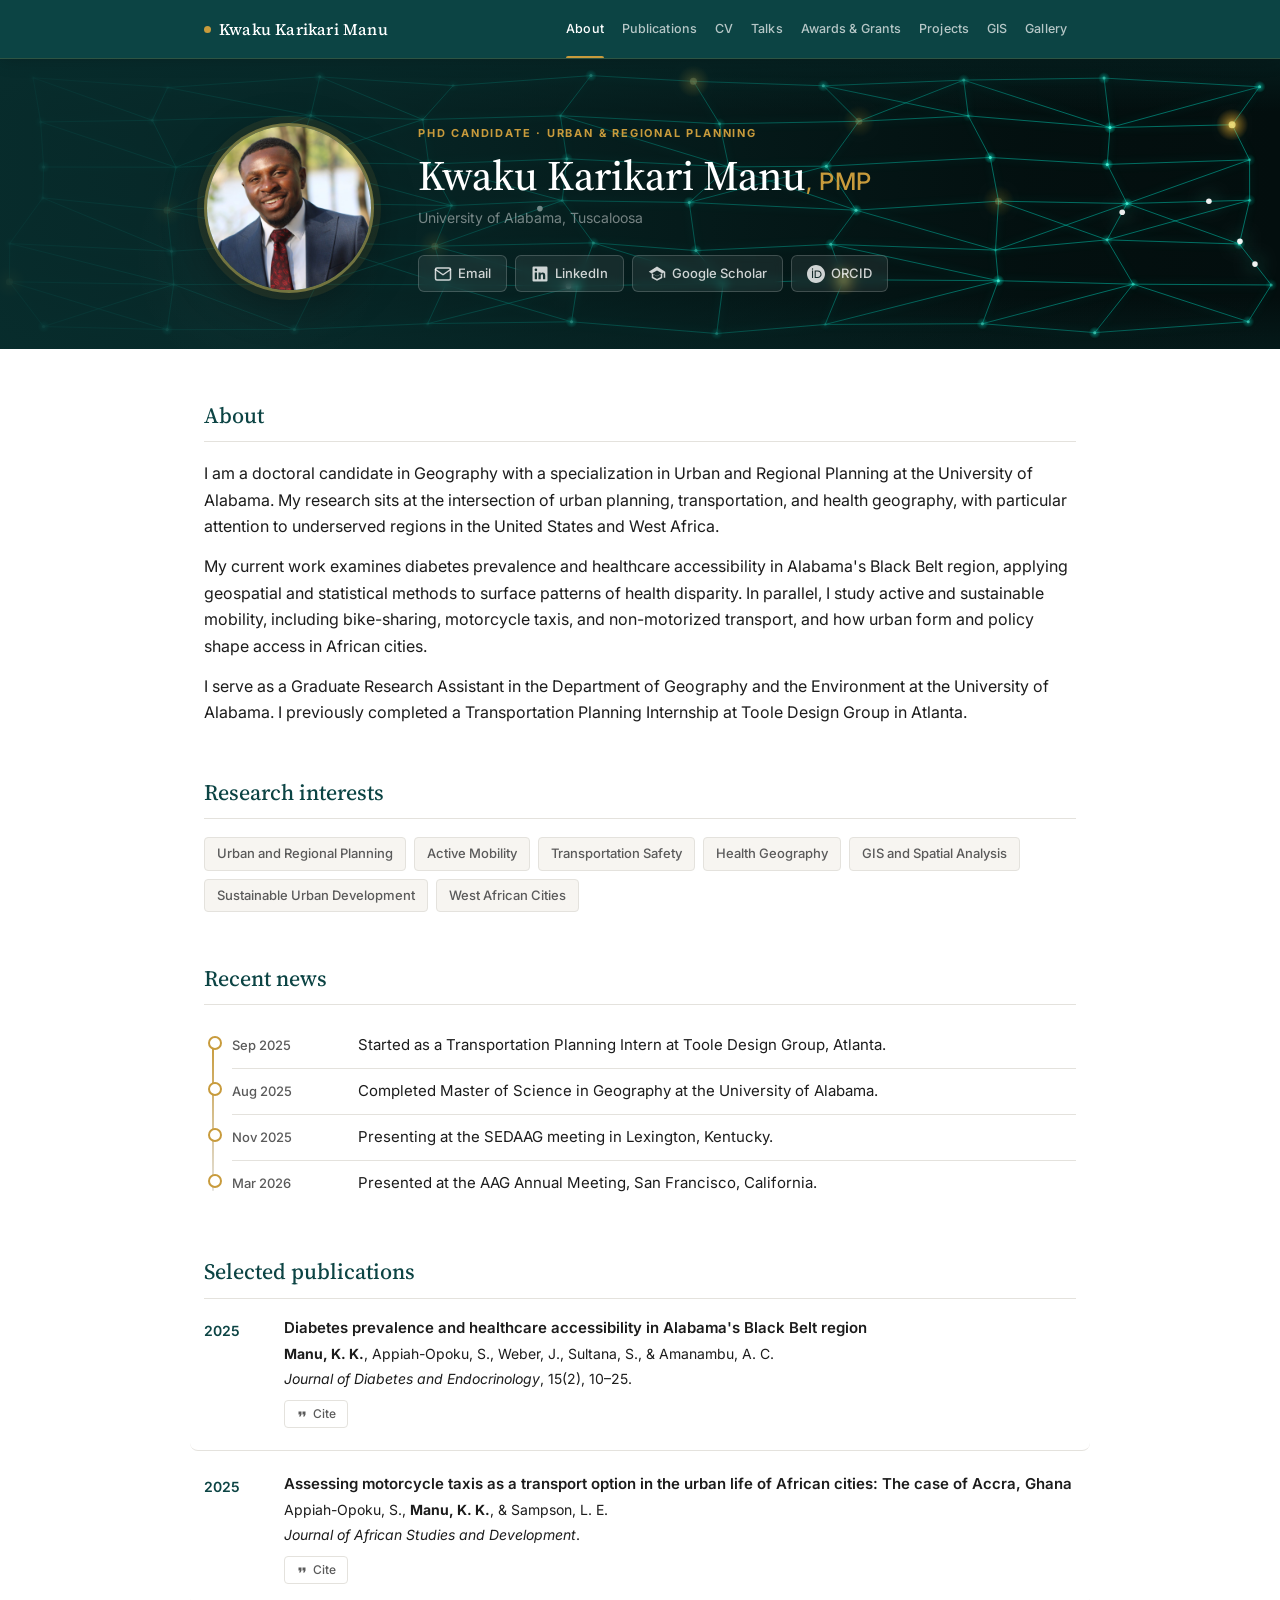
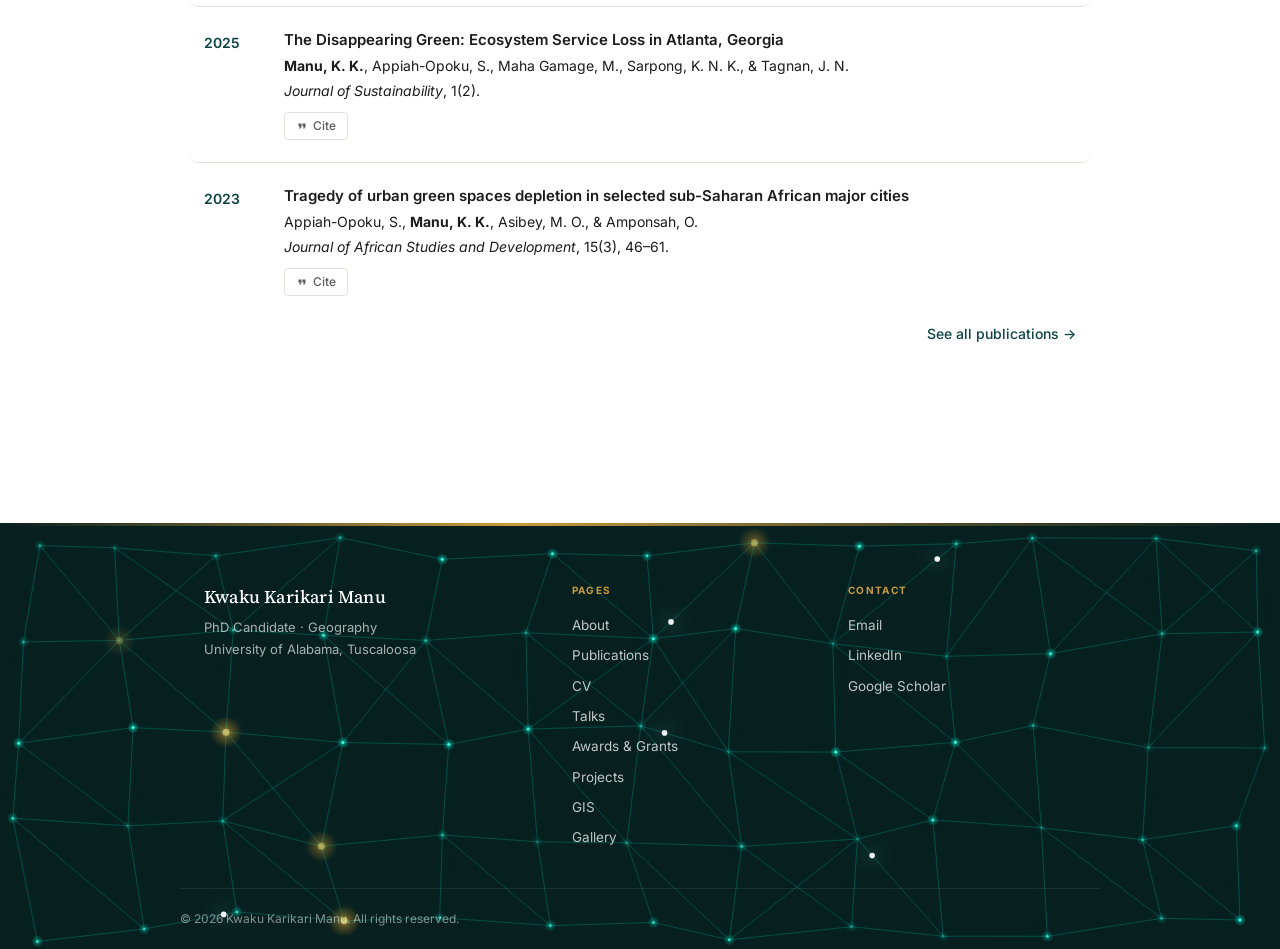
==== commit 30ca93a0: "Sync selected publications on homepage with current published list Replace Wetland Destruction with " ====
--- a/index.html
+++ b/index.html
@@ -142,12 +142,12 @@
         </div>
       </article>
 
-      <article class="pub-item" data-cite="Manu, K. K., Appiah-Opoku, S., Antwi, N. S., &amp; Dwumah, K. A. (2025). Wetland Destruction Trends in Three African Cities and Their Sustainability Implications. Journal of Sustainability, 1(2).">
-        <div class="pub-year">2025</div>
-        <div class="pub-content">
-          <p class="pub-title">Wetland Destruction Trends in Three African Cities and Their Sustainability Implications</p>
-          <p class="pub-authors"><strong>Manu, K. K.</strong>, Appiah-Opoku, S., Antwi, N. S., &amp; Dwumah, K. A.</p>
-          <p class="pub-venue"><em>Journal of Sustainability</em>, 1(2).</p>
+      <article class="pub-item" data-cite="Appiah-Opoku, S., Manu, K. K., Asibey, M. O., &amp; Amponsah, O. (2023). Tragedy of urban green spaces depletion in selected sub-Saharan African major cities. Journal of African Studies and Development, 15(3), 46–61.">
+        <div class="pub-year">2023</div>
+        <div class="pub-content">
+          <p class="pub-title">Tragedy of urban green spaces depletion in selected sub-Saharan African major cities</p>
+          <p class="pub-authors">Appiah-Opoku, S., <strong>Manu, K. K.</strong>, Asibey, M. O., &amp; Amponsah, O.</p>
+          <p class="pub-venue"><em>Journal of African Studies and Development</em>, 15(3), 46–61.</p>
           <div class="pub-actions"><button class="btn-cite" aria-label="Copy APA citation"><svg viewBox="0 0 24 24" width="12" height="12" fill="currentColor" aria-hidden="true"><path d="M6 17h3l2-4V7H5v6h3zm8 0h3l2-4V7h-6v6h3z"/></svg>Cite</button></div>
         </div>
       </article>
--- a/assets/css/style.css
+++ b/assets/css/style.css
@@ -849,18 +849,20 @@
 
 .btn-details {
   margin-top: 14px;
-  display: inline-flex;
+  display: flex;
   align-items: center;
-  gap: 6px;
+  justify-content: space-between;
+  width: 100%;
   font-size: 13px;
   font-weight: 500;
   color: var(--color-primary);
   background: rgba(12,68,68,0.07);
   border: 1px solid rgba(12,68,68,0.15);
-  border-radius: 999px;
-  padding: 5px 14px;
+  border-radius: 8px;
+  padding: 8px 14px;
   cursor: pointer;
   transition: background var(--transition), color var(--transition);
+  text-align: left;
 }
 
 .btn-details:hover {
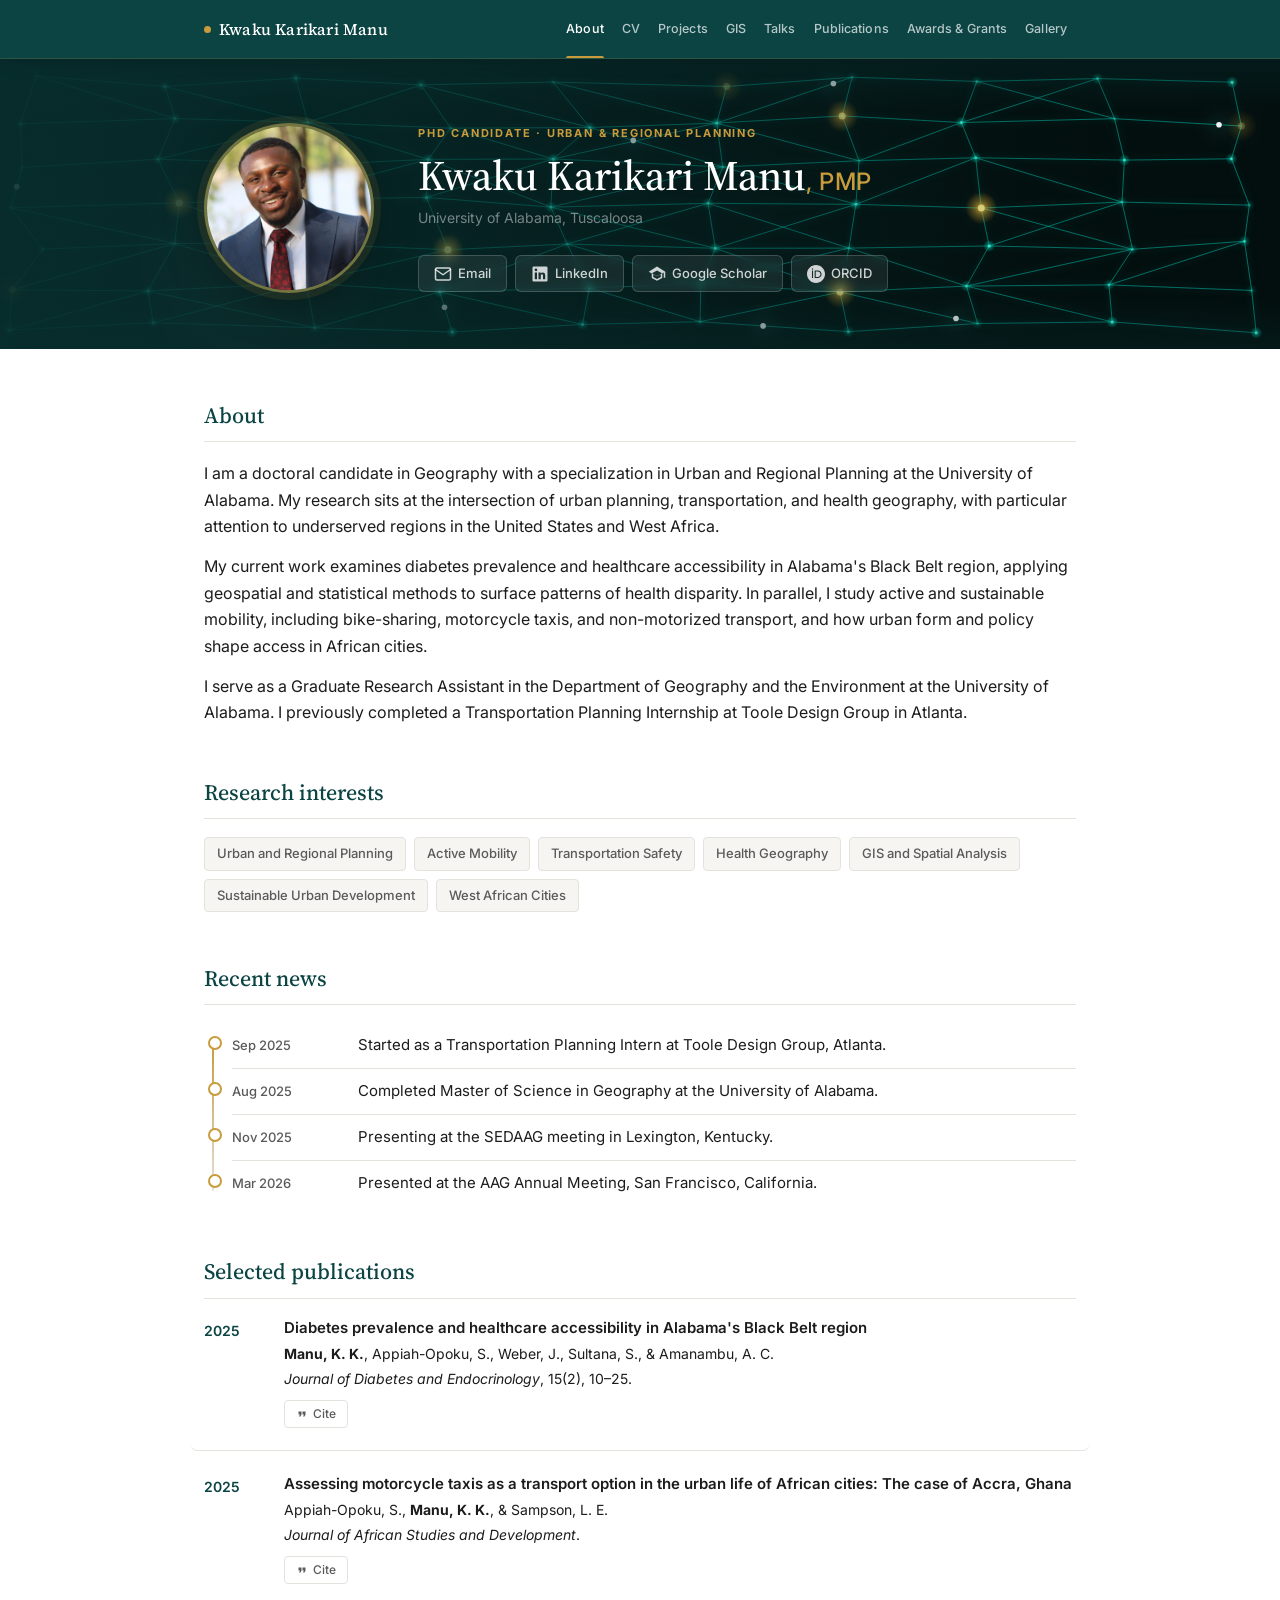
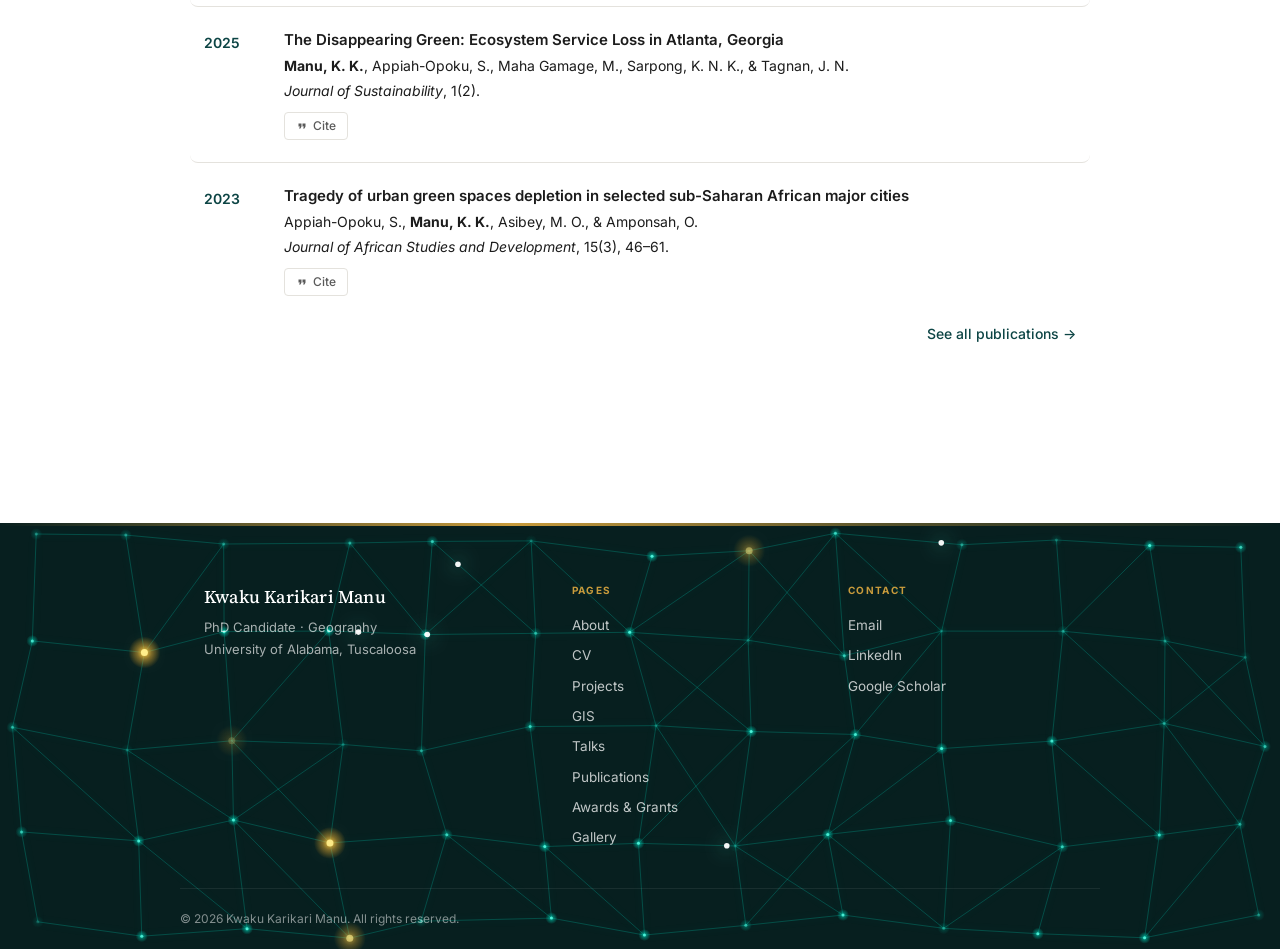
==== commit b913015a: "Reorder nav menu: About, CV, Projects, GIS, Talks, Publications, Awards, Gallery Updated main nav an" ====
--- a/index.html
+++ b/index.html
@@ -29,12 +29,12 @@
     <button class="nav-toggle" aria-label="Menu">&#9776;</button>
     <ul class="nav-links">
       <li><a href="index.html" class="active">About</a></li>
-      <li><a href="publications.html">Publications</a></li>
       <li><a href="cv.html">CV</a></li>
-      <li><a href="talks.html">Talks</a></li>
-      <li><a href="awards.html">Awards &amp; Grants</a></li>
       <li><a href="projects.html">Projects</a></li>
       <li><a href="geospatial.html">GIS</a></li>
+      <li><a href="talks.html">Talks</a></li>
+      <li><a href="publications.html">Publications</a></li>
+      <li><a href="awards.html">Awards &amp; Grants</a></li>
       <li><a href="gallery.html">Gallery</a></li>
     </ul>
   </div>
@@ -169,12 +169,12 @@
       <p class="footer-col-label">Pages</p>
       <nav class="footer-nav">
         <a href="index.html">About</a>
-        <a href="publications.html">Publications</a>
         <a href="cv.html">CV</a>
-        <a href="talks.html">Talks</a>
-        <a href="awards.html">Awards &amp; Grants</a>
         <a href="projects.html">Projects</a>
         <a href="geospatial.html">GIS</a>
+        <a href="talks.html">Talks</a>
+        <a href="publications.html">Publications</a>
+        <a href="awards.html">Awards &amp; Grants</a>
         <a href="gallery.html">Gallery</a>
       </nav>
     </div>
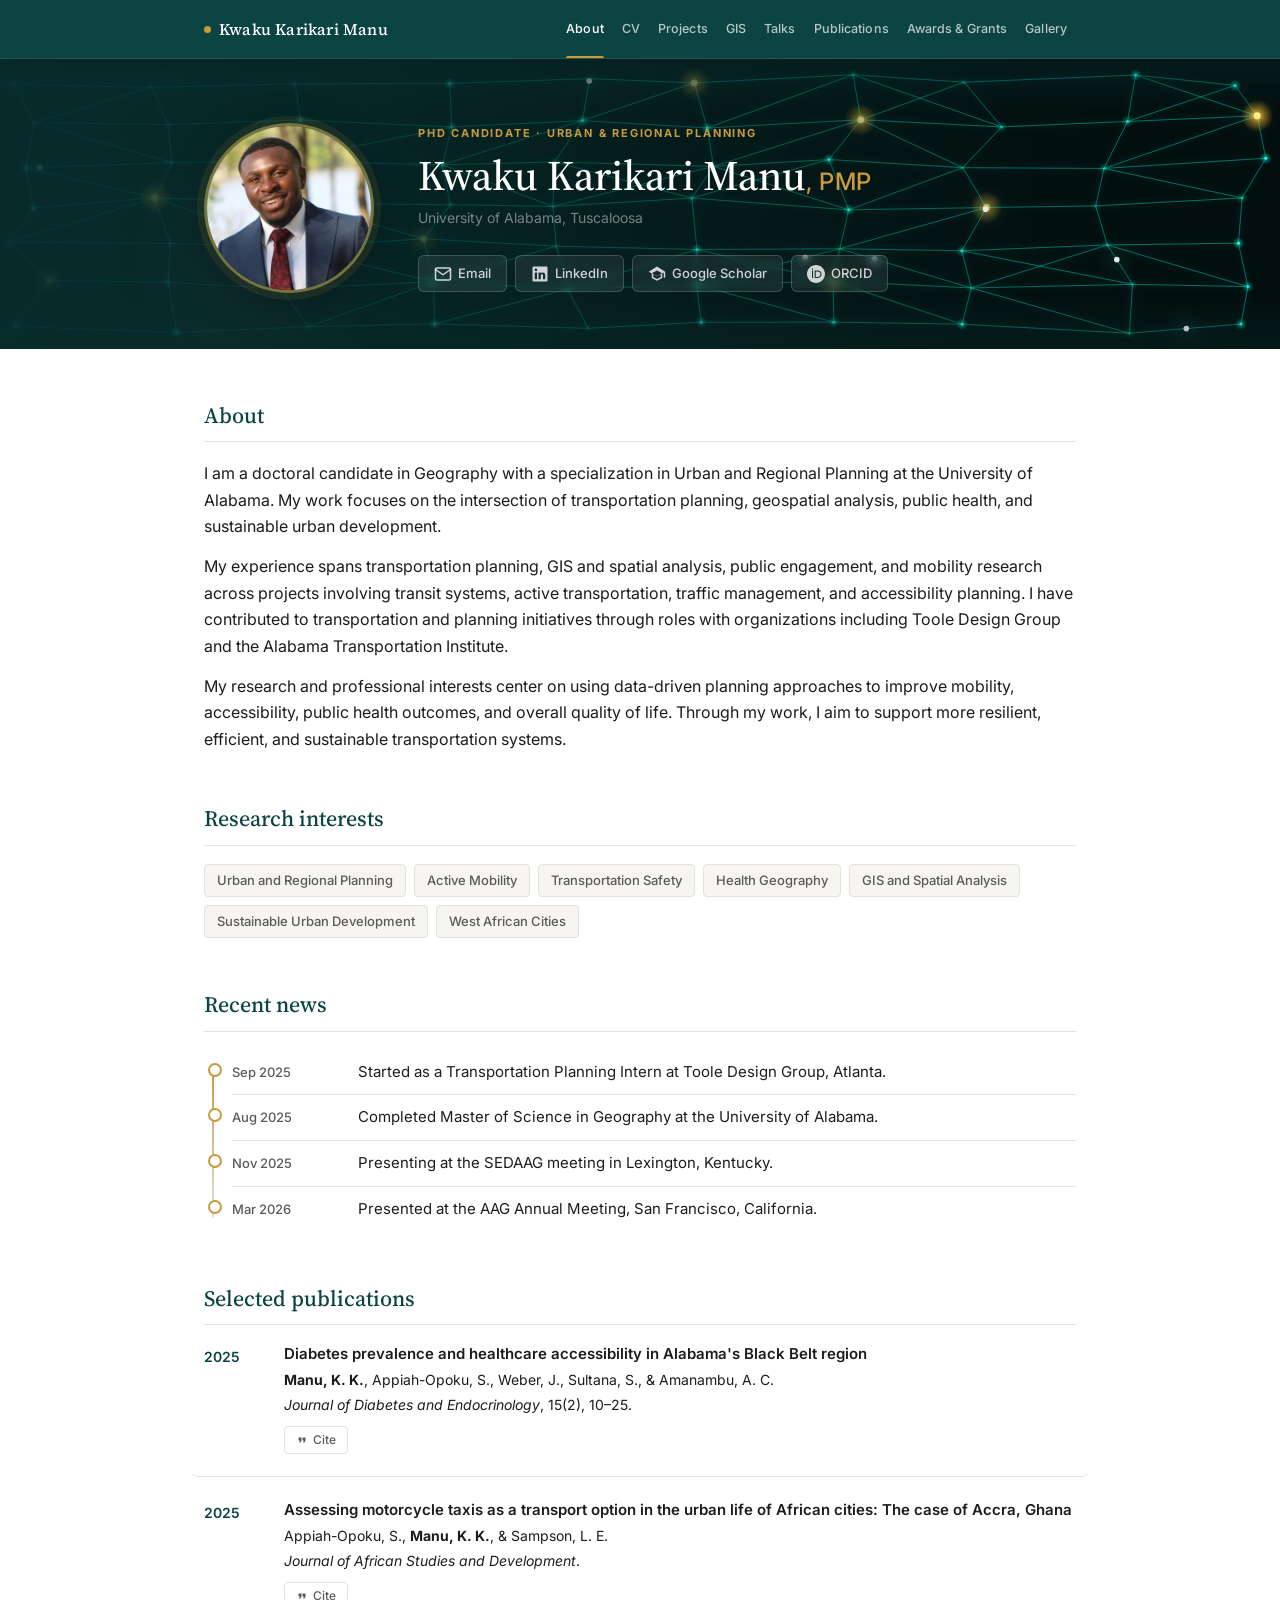
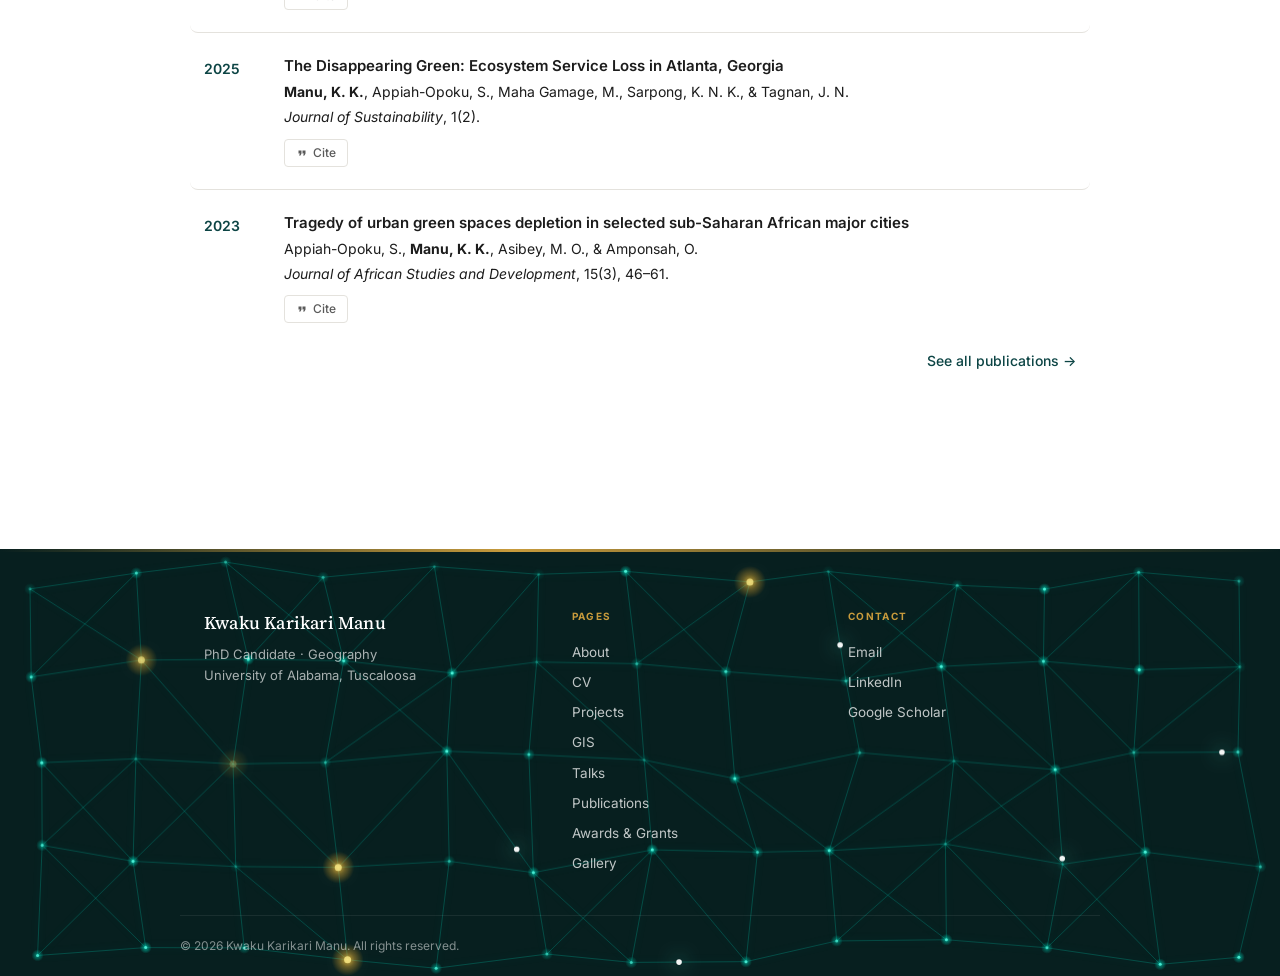
==== commit c2aedacc: "Build GIS page with 3 categories; update About section - geospatial.html: 3 categories (Transportati" ====
--- a/index.html
+++ b/index.html
@@ -80,9 +80,9 @@
 
   <section class="section">
     <h2>About</h2>
-    <p>I am a doctoral candidate in Geography with a specialization in Urban and Regional Planning at the University of Alabama. My research sits at the intersection of urban planning, transportation, and health geography, with particular attention to underserved regions in the United States and West Africa.</p>
-    <p>My current work examines diabetes prevalence and healthcare accessibility in Alabama's Black Belt region, applying geospatial and statistical methods to surface patterns of health disparity. In parallel, I study active and sustainable mobility, including bike-sharing, motorcycle taxis, and non-motorized transport, and how urban form and policy shape access in African cities.</p>
-    <p>I serve as a Graduate Research Assistant in the Department of Geography and the Environment at the University of Alabama. I previously completed a Transportation Planning Internship at Toole Design Group in Atlanta.</p>
+    <p>I am a doctoral candidate in Geography with a specialization in Urban and Regional Planning at the University of Alabama. My work focuses on the intersection of transportation planning, geospatial analysis, public health, and sustainable urban development.</p>
+    <p>My experience spans transportation planning, GIS and spatial analysis, public engagement, and mobility research across projects involving transit systems, active transportation, traffic management, and accessibility planning. I have contributed to transportation and planning initiatives through roles with organizations including Toole Design Group and the Alabama Transportation Institute.</p>
+    <p>My research and professional interests center on using data-driven planning approaches to improve mobility, accessibility, public health outcomes, and overall quality of life. Through my work, I aim to support more resilient, efficient, and sustainable transportation systems.</p>
   </section>
 
   <section class="section">
--- a/assets/css/style.css
+++ b/assets/css/style.css
@@ -1581,3 +1581,142 @@
     align-items: center;
   }
 }
+
+/* ============================================
+   GIS / Geospatial Page
+   ============================================ */
+
+.gis-category {
+  margin-bottom: 56px;
+}
+
+.gis-cat-label {
+  display: inline-block;
+  font-size: 11px;
+  font-weight: 600;
+  letter-spacing: 0.08em;
+  text-transform: uppercase;
+  color: var(--color-accent);
+  background: rgba(200,155,60,0.1);
+  border: 1px solid rgba(200,155,60,0.25);
+  border-radius: 4px;
+  padding: 3px 10px;
+  margin-bottom: 10px;
+}
+
+.gis-category h2 {
+  font-size: 22px;
+  font-weight: 600;
+  color: var(--color-primary);
+  margin-bottom: 6px;
+  font-family: var(--font-serif);
+}
+
+.gis-cat-intro {
+  color: var(--color-text-muted);
+  margin-bottom: 24px;
+  font-size: 15px;
+}
+
+.gis-grid {
+  display: grid;
+  grid-template-columns: repeat(2, 1fr);
+  gap: 24px;
+}
+
+.gis-card {
+  border: 1px solid var(--color-border);
+  border-radius: 12px;
+  overflow: hidden;
+  background: var(--color-bg);
+  transition: box-shadow var(--transition), transform var(--transition);
+}
+
+.gis-card:hover {
+  box-shadow: 0 8px 32px rgba(12,68,68,0.12);
+  transform: translateY(-2px);
+}
+
+.gis-card-img {
+  aspect-ratio: 16 / 10;
+  overflow: hidden;
+  background: var(--color-bg-alt);
+}
+
+.gis-card-img img {
+  width: 100%;
+  height: 100%;
+  object-fit: cover;
+  display: block;
+  transition: transform 0.4s ease;
+}
+
+.gis-card:hover .gis-card-img img {
+  transform: scale(1.04);
+}
+
+.gis-img-placeholder {
+  width: 100%;
+  height: 100%;
+  min-height: 180px;
+  display: flex;
+  align-items: center;
+  justify-content: center;
+  background: linear-gradient(135deg, rgba(12,68,68,0.08) 0%, rgba(12,68,68,0.03) 100%);
+}
+
+.gis-img-placeholder svg {
+  opacity: 0.25;
+}
+
+.gis-card-body {
+  padding: 20px 22px 22px;
+}
+
+.gis-card-title {
+  font-size: 16px;
+  font-weight: 600;
+  color: var(--color-primary);
+  margin-bottom: 10px;
+  line-height: 1.4;
+}
+
+.gis-card-desc {
+  font-size: 14px;
+  color: var(--color-text-muted);
+  line-height: 1.65;
+  margin-bottom: 16px;
+}
+
+.gis-tools {
+  display: flex;
+  flex-wrap: wrap;
+  gap: 6px;
+}
+
+.gis-tool {
+  font-size: 11.5px;
+  font-weight: 500;
+  color: var(--color-primary);
+  background: rgba(12,68,68,0.07);
+  border: 1px solid rgba(12,68,68,0.15);
+  border-radius: 4px;
+  padding: 3px 9px;
+}
+
+.gis-coming-soon {
+  padding: 40px 32px;
+  background: var(--color-bg-alt);
+  border: 1px dashed var(--color-border);
+  border-radius: 12px;
+  color: var(--color-text-muted);
+  font-size: 14px;
+  text-align: center;
+}
+
+@media (max-width: 640px) {
+  .gis-grid {
+    grid-template-columns: 1fr;
+  }
+}
+}
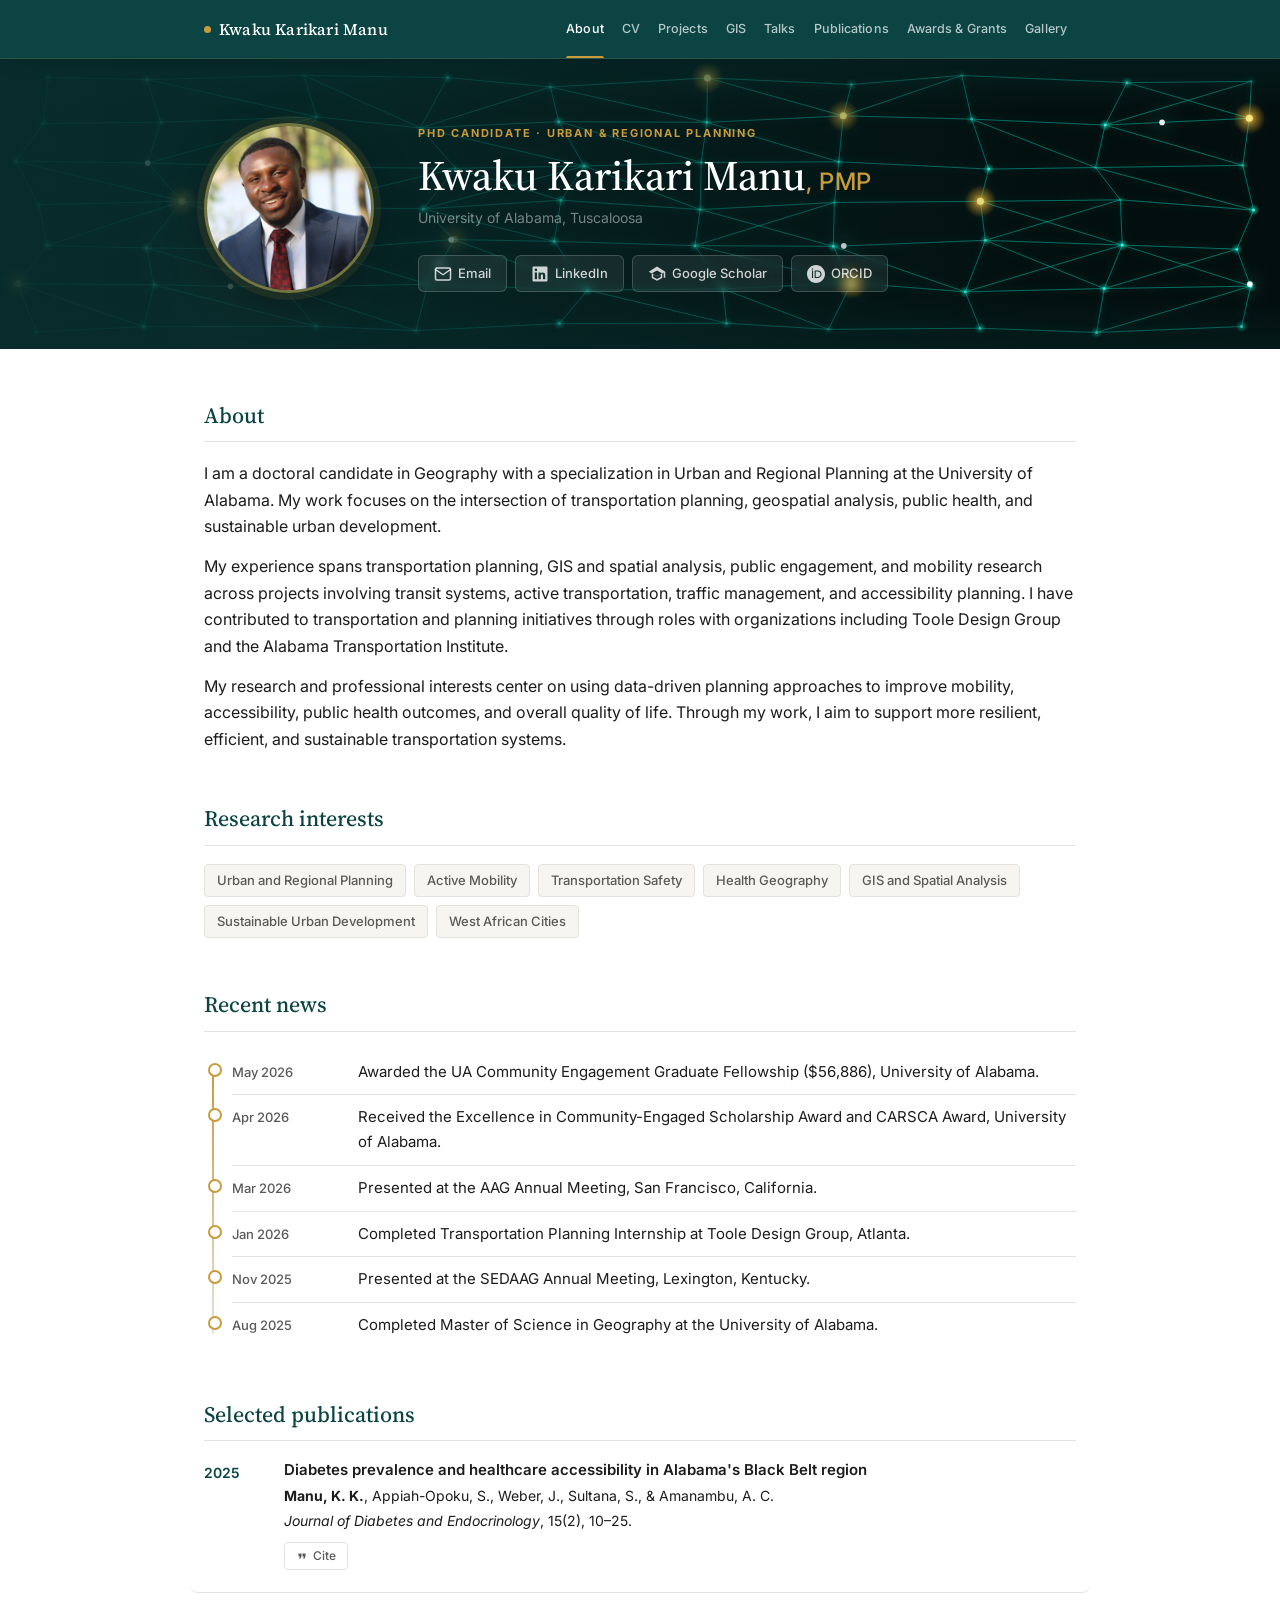
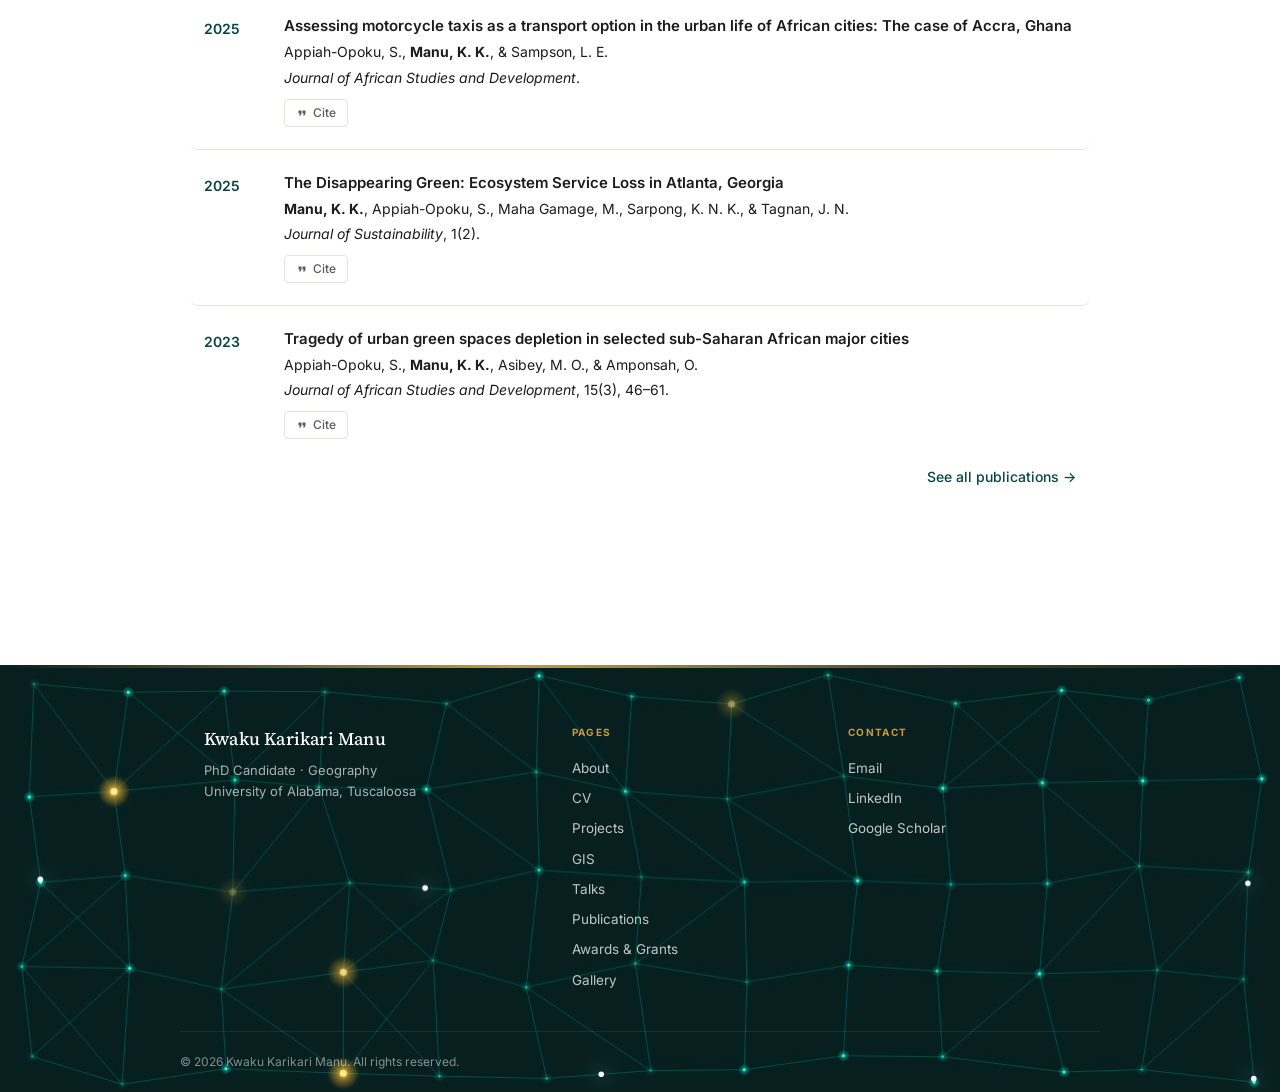
==== commit d2d1582f: "Update Recent News: add 2026 awards, fix SEDAAG to past tense - Added: UA Community Engagement Fello" ====
--- a/index.html
+++ b/index.html
@@ -101,10 +101,12 @@
   <section class="section">
     <h2>Recent news</h2>
     <ul class="news-list">
-      <li><span class="news-date">Sep 2025</span> Started as a Transportation Planning Intern at Toole Design Group, Atlanta.</li>
+      <li><span class="news-date">May 2026</span> Awarded the UA Community Engagement Graduate Fellowship ($56,886), University of Alabama.</li>
+      <li><span class="news-date">Apr 2026</span> Received the Excellence in Community-Engaged Scholarship Award and CARSCA Award, University of Alabama.</li>
+      <li><span class="news-date">Mar 2026</span> Presented at the AAG Annual Meeting, San Francisco, California.</li>
+      <li><span class="news-date">Jan 2026</span> Completed Transportation Planning Internship at Toole Design Group, Atlanta.</li>
+      <li><span class="news-date">Nov 2025</span> Presented at the SEDAAG Annual Meeting, Lexington, Kentucky.</li>
       <li><span class="news-date">Aug 2025</span> Completed Master of Science in Geography at the University of Alabama.</li>
-      <li><span class="news-date">Nov 2025</span> Presenting at the SEDAAG meeting in Lexington, Kentucky.</li>
-      <li><span class="news-date">Mar 2026</span> Presented at the AAG Annual Meeting, San Francisco, California.</li>
     </ul>
   </section>
 
--- a/assets/css/style.css
+++ b/assets/css/style.css
@@ -1586,137 +1586,294 @@
    GIS / Geospatial Page
    ============================================ */
 
-.gis-category {
-  margin-bottom: 56px;
-}
-
-.gis-cat-label {
-  display: inline-block;
-  font-size: 11px;
-  font-weight: 600;
-  letter-spacing: 0.08em;
-  text-transform: uppercase;
-  color: var(--color-accent);
-  background: rgba(200,155,60,0.1);
-  border: 1px solid rgba(200,155,60,0.25);
-  border-radius: 4px;
-  padding: 3px 10px;
-  margin-bottom: 10px;
-}
-
-.gis-category h2 {
-  font-size: 22px;
-  font-weight: 600;
-  color: var(--color-primary);
-  margin-bottom: 6px;
-  font-family: var(--font-serif);
-}
-
-.gis-cat-intro {
+/* --- Tabs --- */
+.gis-tabs {
+  display: flex;
+  border-bottom: 2px solid var(--color-border);
+  margin-bottom: 40px;
+  overflow-x: auto;
+  scrollbar-width: none;
+  gap: 0;
+}
+.gis-tabs::-webkit-scrollbar { display: none; }
+
+.gis-tab {
+  background: none;
+  border: none;
+  padding: 14px 22px;
+  font-size: 14px;
+  font-weight: 500;
   color: var(--color-text-muted);
-  margin-bottom: 24px;
-  font-size: 15px;
-}
-
+  cursor: pointer;
+  white-space: nowrap;
+  position: relative;
+  transition: color 0.2s ease;
+  font-family: var(--font-sans);
+}
+.gis-tab::after {
+  content: '';
+  position: absolute;
+  bottom: -2px;
+  left: 0; right: 0;
+  height: 2px;
+  background: var(--color-accent);
+  transform: scaleX(0);
+  transition: transform 0.25s ease;
+  border-radius: 2px 2px 0 0;
+}
+.gis-tab.active { color: var(--color-primary); font-weight: 600; }
+.gis-tab.active::after { transform: scaleX(1); }
+.gis-tab:hover:not(.active) { color: var(--color-primary); }
+
+/* --- Tab panels --- */
+.gis-tab-panel { display: none; }
+.gis-tab-panel.active {
+  display: block;
+  animation: gfadein 0.3s ease both;
+}
+@keyframes gfadein {
+  from { opacity: 0; transform: translateY(10px); }
+  to   { opacity: 1; transform: translateY(0); }
+}
+
+/* --- Grid --- */
 .gis-grid {
   display: grid;
   grid-template-columns: repeat(2, 1fr);
-  gap: 24px;
-}
-
+  gap: 28px;
+}
+
+/* --- Card --- */
 .gis-card {
-  border: 1px solid var(--color-border);
-  border-radius: 12px;
+  border-radius: 16px;
   overflow: hidden;
   background: var(--color-bg);
-  transition: box-shadow var(--transition), transform var(--transition);
-}
-
+  border: 1px solid var(--color-border);
+  transition: box-shadow 0.3s ease, transform 0.3s ease;
+  display: flex;
+  flex-direction: column;
+}
 .gis-card:hover {
-  box-shadow: 0 8px 32px rgba(12,68,68,0.12);
-  transform: translateY(-2px);
-}
-
-.gis-card-img {
+  box-shadow: 0 16px 48px rgba(12,68,68,0.14);
+  transform: translateY(-4px);
+}
+
+/* --- Carousel --- */
+.gis-carousel {
+  position: relative;
   aspect-ratio: 16 / 10;
+  background: #071f1f;
   overflow: hidden;
-  background: var(--color-bg-alt);
-}
-
-.gis-card-img img {
-  width: 100%;
-  height: 100%;
+}
+.gis-ci {
+  position: absolute;
+  inset: 0;
+  width: 100%; height: 100%;
   object-fit: cover;
-  display: block;
-  transition: transform 0.4s ease;
-}
-
-.gis-card:hover .gis-card-img img {
-  transform: scale(1.04);
-}
-
-.gis-img-placeholder {
-  width: 100%;
-  height: 100%;
-  min-height: 180px;
-  display: flex;
+  opacity: 0;
+  transition: opacity 0.4s ease;
+}
+.gis-ci.active { opacity: 1; }
+
+.gis-carousel-btn {
+  position: absolute;
+  top: 50%; transform: translateY(-50%);
+  width: 38px; height: 38px;
+  border-radius: 50%;
+  background: rgba(0,0,0,0.55);
+  backdrop-filter: blur(6px);
+  border: 1px solid rgba(255,255,255,0.22);
+  color: #fff;
+  font-size: 20px;
+  line-height: 1;
+  cursor: pointer;
+  display: flex; align-items: center; justify-content: center;
+  opacity: 1;
+  transition: background 0.2s ease, transform 0.2s ease;
+  z-index: 3;
+}
+.gis-carousel-btn:hover { background: rgba(0,0,0,0.82); transform: translateY(-50%) scale(1.08); }
+.gis-carousel-btn:active { transform: translateY(-50%) scale(0.95); }
+.gis-carousel-btn.prev { left: 10px; }
+.gis-carousel-btn.next { right: 10px; }
+
+.gis-dots {
+  position: absolute;
+  bottom: 10px; left: 50%;
+  transform: translateX(-50%);
+  display: flex; gap: 5px;
+  z-index: 3;
+}
+.gis-dot {
+  width: 8px; height: 8px;
+  border-radius: 50%;
+  background: rgba(255,255,255,0.5);
+  border: none; cursor: pointer; padding: 0;
+  transition: background 0.2s, transform 0.2s;
+  touch-action: manipulation;
+}
+.gis-dot.active { background: #fff; transform: scale(1.4); }
+
+.gis-counter {
+  position: absolute;
+  top: 10px; right: 12px;
+  background: rgba(0,0,0,0.42);
+  backdrop-filter: blur(4px);
+  color: #fff;
+  font-size: 11px; font-weight: 600;
+  padding: 3px 9px;
+  border-radius: 20px;
+  z-index: 3;
+  display: none;
+}
+.gis-counter.show { display: block; }
+
+.gis-expand {
+  position: absolute;
+  bottom: 10px; right: 10px;
+  width: 34px; height: 34px;
+  border-radius: 8px;
+  background: rgba(0,0,0,0.55);
+  backdrop-filter: blur(4px);
+  border: 1px solid rgba(255,255,255,0.22);
+  color: #fff;
+  cursor: pointer;
+  display: flex; align-items: center; justify-content: center;
+  opacity: 1;
+  transition: background 0.2s ease;
+  z-index: 3;
+}
+.gis-expand:hover { background: rgba(0,0,0,0.82); }
+
+/* --- Card body --- */
+.gis-card-body {
+  padding: 22px 24px 26px;
+  flex: 1;
+  display: flex; flex-direction: column;
+}
+.gis-card-title {
+  font-family: var(--font-serif);
+  font-size: 17px;
+  font-weight: 500;
+  color: var(--color-primary);
+  margin-bottom: 10px;
+  line-height: 1.45;
+}
+.gis-card-desc {
+  font-size: 13.5px;
+  color: var(--color-text-muted);
+  line-height: 1.72;
+  margin-bottom: 18px;
+  flex: 1;
+}
+.gis-tools {
+  display: flex; flex-wrap: wrap; gap: 6px;
+}
+.gis-tool {
+  font-size: 11px; font-weight: 600;
+  color: var(--color-primary);
+  background: rgba(12,68,68,0.07);
+  border: 1px solid rgba(12,68,68,0.14);
+  border-radius: 5px;
+  padding: 3px 9px;
+  letter-spacing: 0.02em;
+}
+
+/* --- Drive button --- */
+.gis-drive-btn {
+  display: inline-flex;
   align-items: center;
-  justify-content: center;
-  background: linear-gradient(135deg, rgba(12,68,68,0.08) 0%, rgba(12,68,68,0.03) 100%);
-}
-
-.gis-img-placeholder svg {
-  opacity: 0.25;
-}
-
-.gis-card-body {
-  padding: 20px 22px 22px;
-}
-
-.gis-card-title {
-  font-size: 16px;
+  gap: 7px;
+  margin-top: 16px;
+  padding: 8px 16px;
+  font-size: 13px;
   font-weight: 600;
   color: var(--color-primary);
-  margin-bottom: 10px;
-  line-height: 1.4;
-}
-
-.gis-card-desc {
-  font-size: 14px;
-  color: var(--color-text-muted);
-  line-height: 1.65;
-  margin-bottom: 16px;
-}
-
-.gis-tools {
-  display: flex;
-  flex-wrap: wrap;
-  gap: 6px;
-}
-
-.gis-tool {
-  font-size: 11.5px;
-  font-weight: 500;
-  color: var(--color-primary);
   background: rgba(12,68,68,0.07);
-  border: 1px solid rgba(12,68,68,0.15);
-  border-radius: 4px;
-  padding: 3px 9px;
-}
-
+  border: 1.5px solid rgba(12,68,68,0.18);
+  border-radius: 8px;
+  text-decoration: none;
+  transition: background 0.2s ease, border-color 0.2s ease, color 0.2s ease;
+}
+.gis-drive-btn:hover {
+  background: var(--color-primary);
+  border-color: var(--color-primary);
+  color: #fff;
+}
+.gis-drive-btn svg { flex-shrink: 0; }
+
+/* --- Coming soon --- */
 .gis-coming-soon {
-  padding: 40px 32px;
+  padding: 64px 32px;
   background: var(--color-bg-alt);
-  border: 1px dashed var(--color-border);
-  border-radius: 12px;
+  border: 1.5px dashed var(--color-border);
+  border-radius: 16px;
   color: var(--color-text-muted);
   font-size: 14px;
   text-align: center;
 }
 
-@media (max-width: 640px) {
-  .gis-grid {
-    grid-template-columns: 1fr;
-  }
-}
-}
+/* --- Lightbox --- */
+.gis-lightbox {
+  display: none;
+  position: fixed; inset: 0;
+  z-index: 9900;
+  background: rgba(0,0,0,0.93);
+  backdrop-filter: blur(10px);
+  align-items: center; justify-content: center;
+}
+.gis-lightbox.open { display: flex; }
+
+.gis-lb-img {
+  max-width: min(90vw, 1100px);
+  max-height: 86vh;
+  object-fit: contain;
+  border-radius: 6px;
+  box-shadow: 0 24px 80px rgba(0,0,0,0.7);
+  display: block;
+}
+.gis-lb-close {
+  position: absolute; top: 18px; right: 22px;
+  width: 40px; height: 40px; border-radius: 50%;
+  background: rgba(255,255,255,0.1);
+  border: 1px solid rgba(255,255,255,0.15);
+  color: #fff; font-size: 20px; cursor: pointer;
+  display: flex; align-items: center; justify-content: center;
+  transition: background 0.2s;
+}
+.gis-lb-close:hover { background: rgba(255,255,255,0.22); }
+.gis-lb-nav {
+  position: absolute; top: 50%; transform: translateY(-50%);
+  width: 46px; height: 46px; border-radius: 50%;
+  background: rgba(255,255,255,0.1);
+  border: 1px solid rgba(255,255,255,0.15);
+  color: #fff; font-size: 22px; cursor: pointer;
+  display: flex; align-items: center; justify-content: center;
+  transition: background 0.2s;
+}
+.gis-lb-nav:hover { background: rgba(255,255,255,0.22); }
+.gis-lb-nav.prev { left: 18px; }
+.gis-lb-nav.next { right: 18px; }
+.gis-lb-caption {
+  position: absolute; bottom: 20px; left: 50%;
+  transform: translateX(-50%);
+  color: rgba(255,255,255,0.55);
+  font-size: 12px; letter-spacing: 0.04em;
+  white-space: nowrap;
+}
+
+/* --- Mobile --- */
+@media (max-width: 680px) {
+  .gis-grid { grid-template-columns: 1fr; gap: 20px; }
+  .gis-tab { padding: 12px 14px; font-size: 13px; }
+  .gis-carousel-btn { width: 44px; height: 44px; font-size: 22px; opacity: 1; }
+  .gis-carousel-btn.prev { left: 6px; }
+  .gis-carousel-btn.next { right: 6px; }
+  .gis-dot { width: 10px; height: 10px; }
+  .gis-dots { gap: 7px; bottom: 12px; }
+  .gis-expand { width: 38px; height: 38px; bottom: 12px; right: 8px; }
+  .gis-counter { font-size: 12px; top: 8px; right: 8px; }
+  .gis-lb-nav { width: 40px; height: 40px; font-size: 18px; }
+  .gis-lb-nav.prev { left: 8px; }
+  .gis-lb-nav.next { right: 8px; }
+}
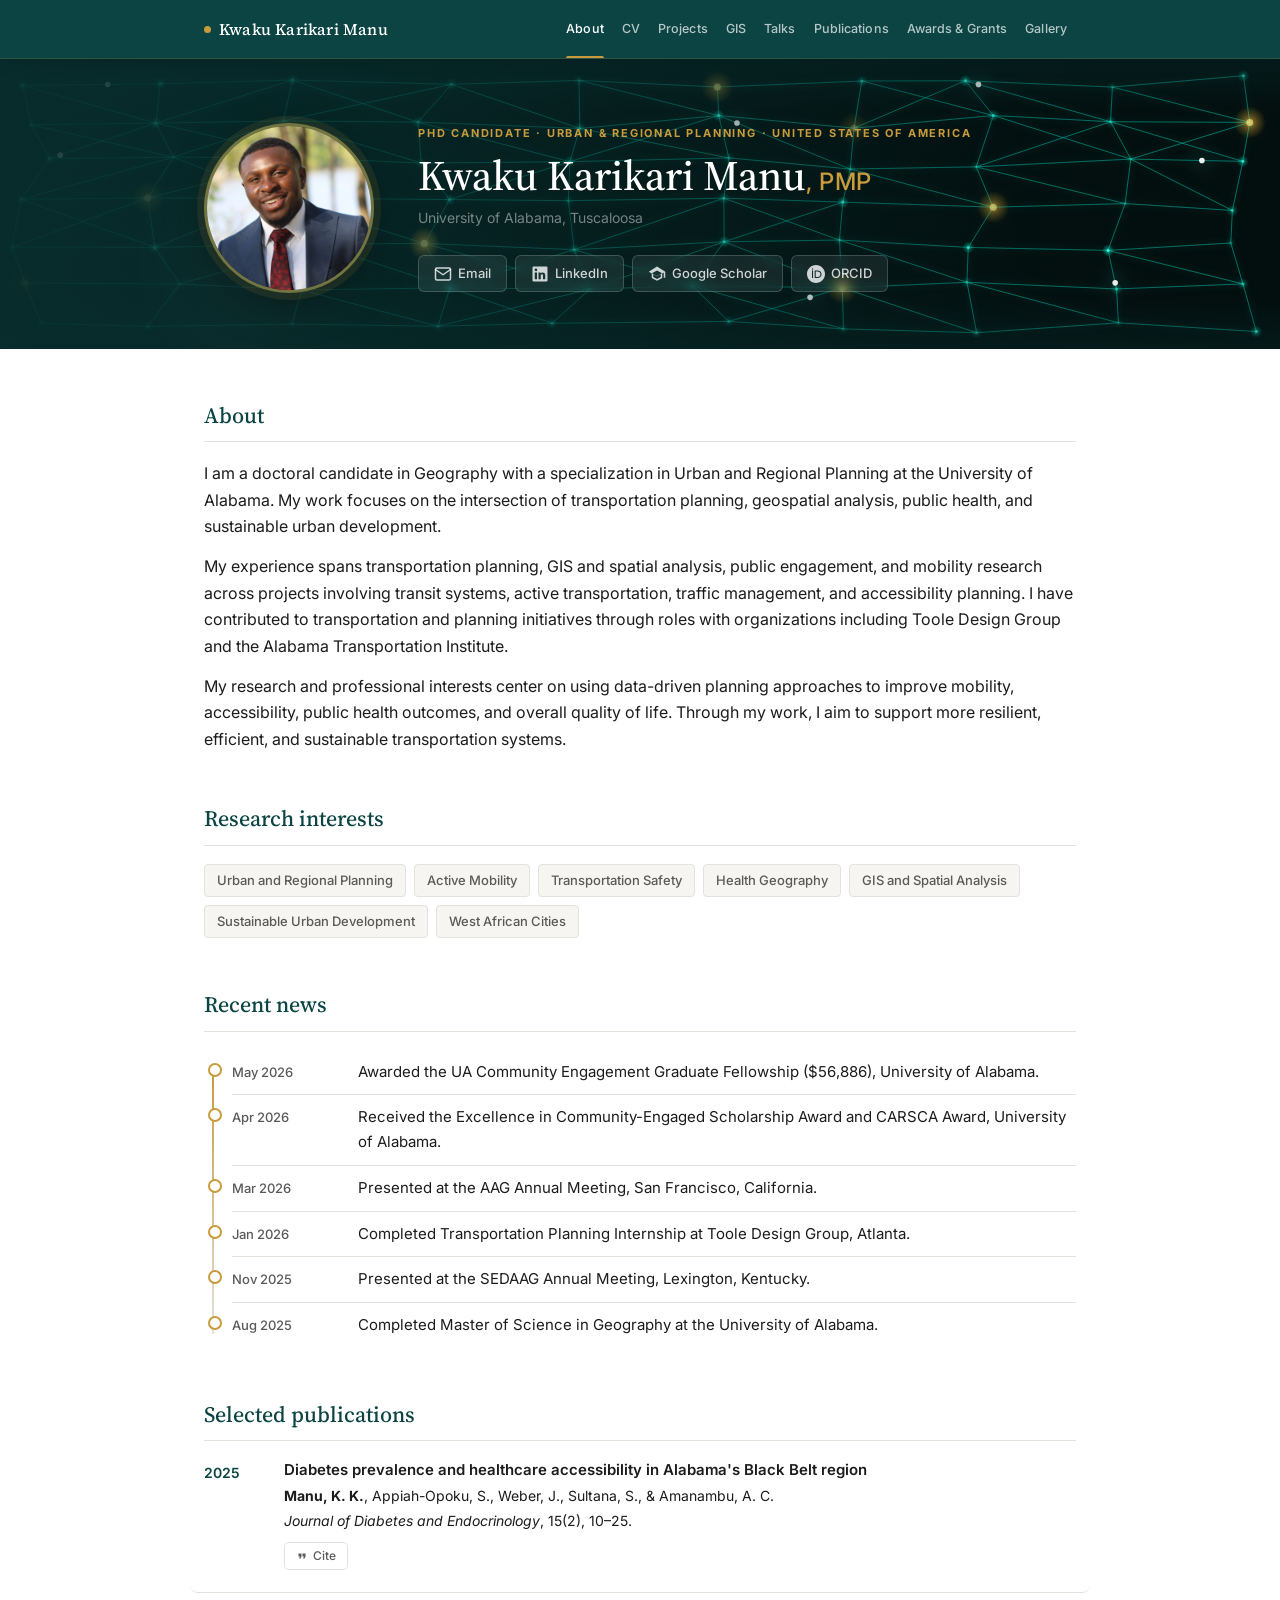
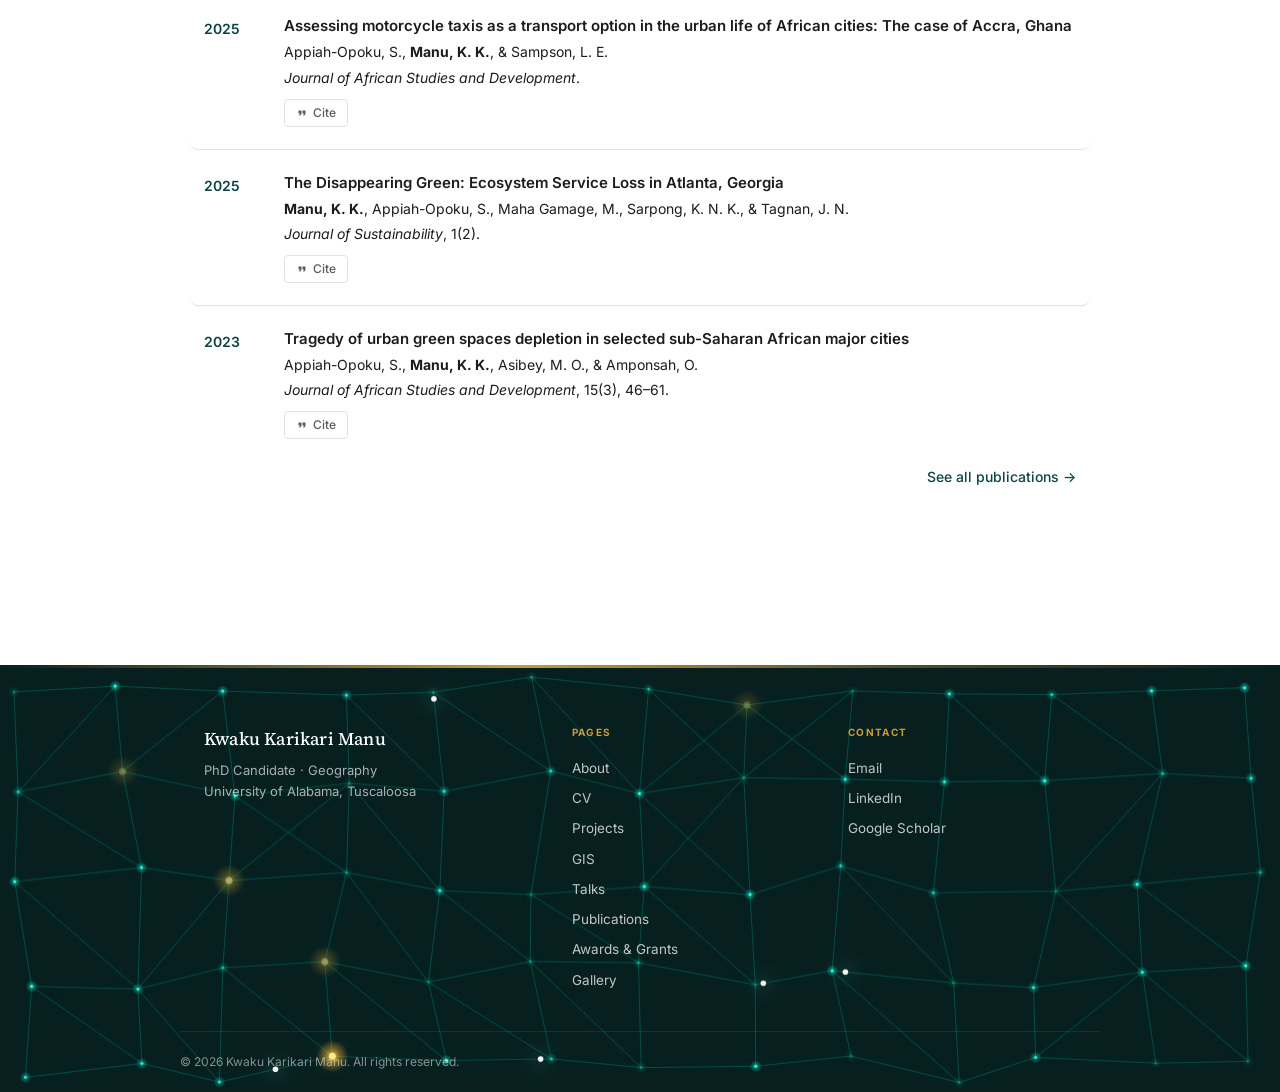
==== commit ca8bdec0: "Add United States of America to hero label Co-Authored-By: Claude Sonnet 4.6 <noreply@anthropic.com>" ====
--- a/index.html
+++ b/index.html
@@ -51,7 +51,7 @@
       <div class="hero-photo-fallback">KM</div>
     </div>
     <div class="hero-text">
-      <p class="hero-label">PhD Candidate · Urban &amp; Regional Planning</p>
+      <p class="hero-label">PhD Candidate · Urban &amp; Regional Planning · United States of America</p>
       <h1>Kwaku Karikari Manu<span class="hero-credential">, PMP</span></h1>
       <p class="hero-affiliation">University of Alabama, Tuscaloosa</p>
       <div class="hero-links">
--- a/assets/css/style.css
+++ b/assets/css/style.css
@@ -521,6 +521,29 @@
 .btn-cite:hover {
   background: var(--color-primary);
   border-color: var(--color-primary);
+  color: #fff;
+}
+
+.btn-scholar {
+  display: inline-flex;
+  align-items: center;
+  gap: 5px;
+  padding: 4px 11px;
+  background: none;
+  border: 1px solid rgba(12,68,68,0.25);
+  border-radius: 4px;
+  font-size: 12px;
+  font-weight: 500;
+  color: var(--color-primary);
+  text-decoration: none;
+  cursor: pointer;
+  transition: all var(--transition);
+  line-height: 1.5;
+}
+
+.btn-scholar:hover {
+  background: #1a73e8;
+  border-color: #1a73e8;
   color: #fff;
 }
 
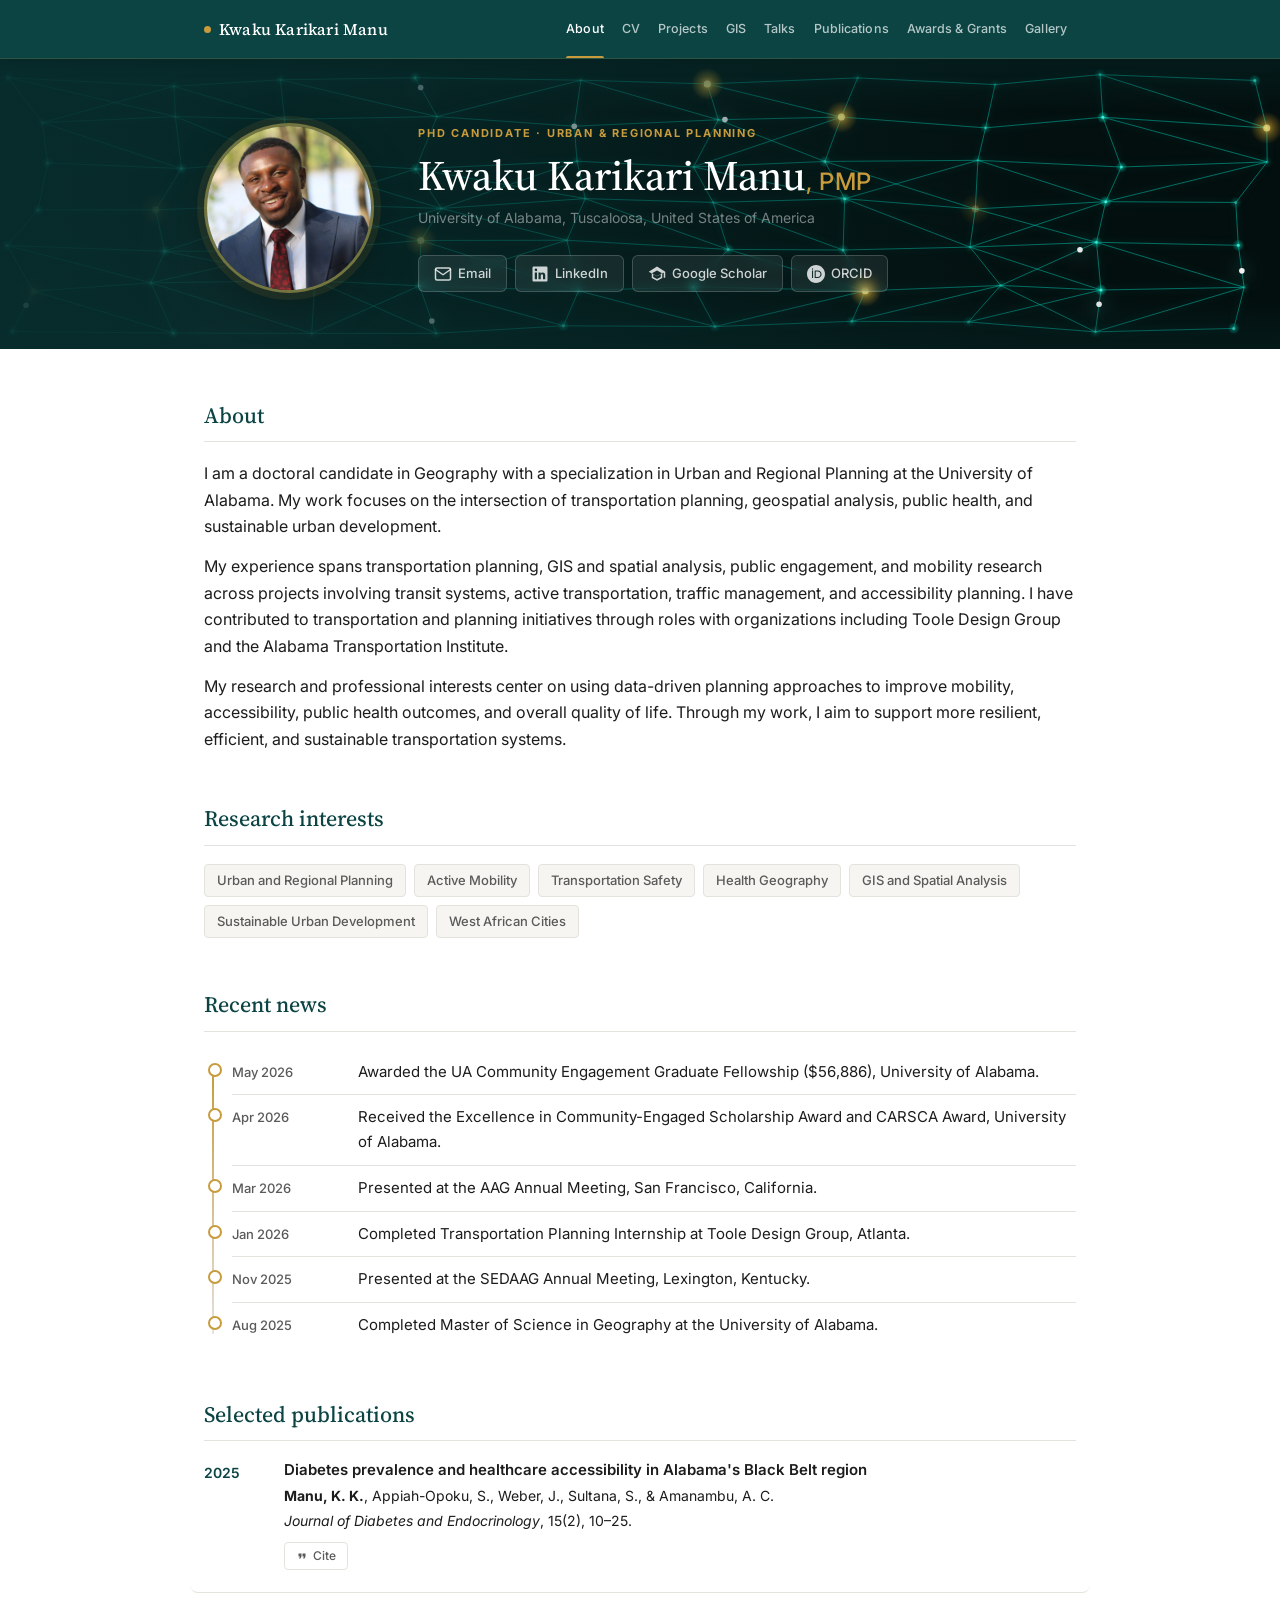
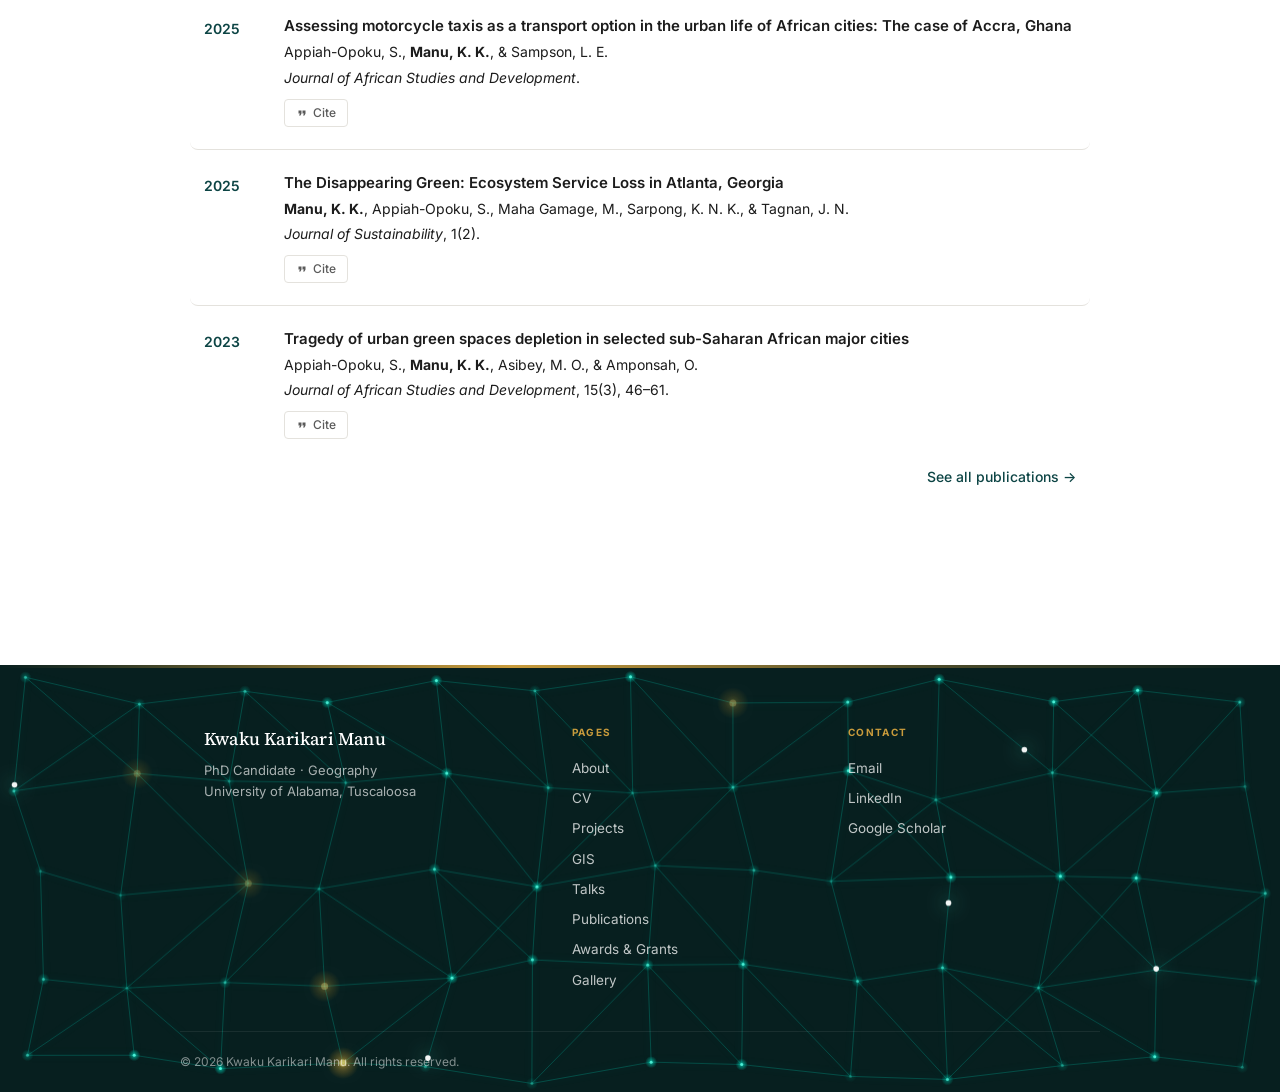
==== commit 964298fb: "Move United States of America to affiliation line after Tuscaloosa Co-Authored-By: Claude Sonnet 4.6" ====
--- a/index.html
+++ b/index.html
@@ -51,9 +51,9 @@
       <div class="hero-photo-fallback">KM</div>
     </div>
     <div class="hero-text">
-      <p class="hero-label">PhD Candidate · Urban &amp; Regional Planning · United States of America</p>
+      <p class="hero-label">PhD Candidate · Urban &amp; Regional Planning</p>
       <h1>Kwaku Karikari Manu<span class="hero-credential">, PMP</span></h1>
-      <p class="hero-affiliation">University of Alabama, Tuscaloosa</p>
+      <p class="hero-affiliation">University of Alabama, Tuscaloosa, United States of America</p>
       <div class="hero-links">
         <a href="mailto:mkwakukarikari@gmail.com" aria-label="Email">
           <svg viewBox="0 0 24 24" width="18" height="18" fill="none" stroke="currentColor" stroke-width="2" stroke-linecap="round" stroke-linejoin="round"><path d="M4 4h16c1.1 0 2 .9 2 2v12c0 1.1-.9 2-2 2H4c-1.1 0-2-.9-2-2V6c0-1.1.9-2 2-2z"/><polyline points="22,6 12,13 2,6"/></svg>
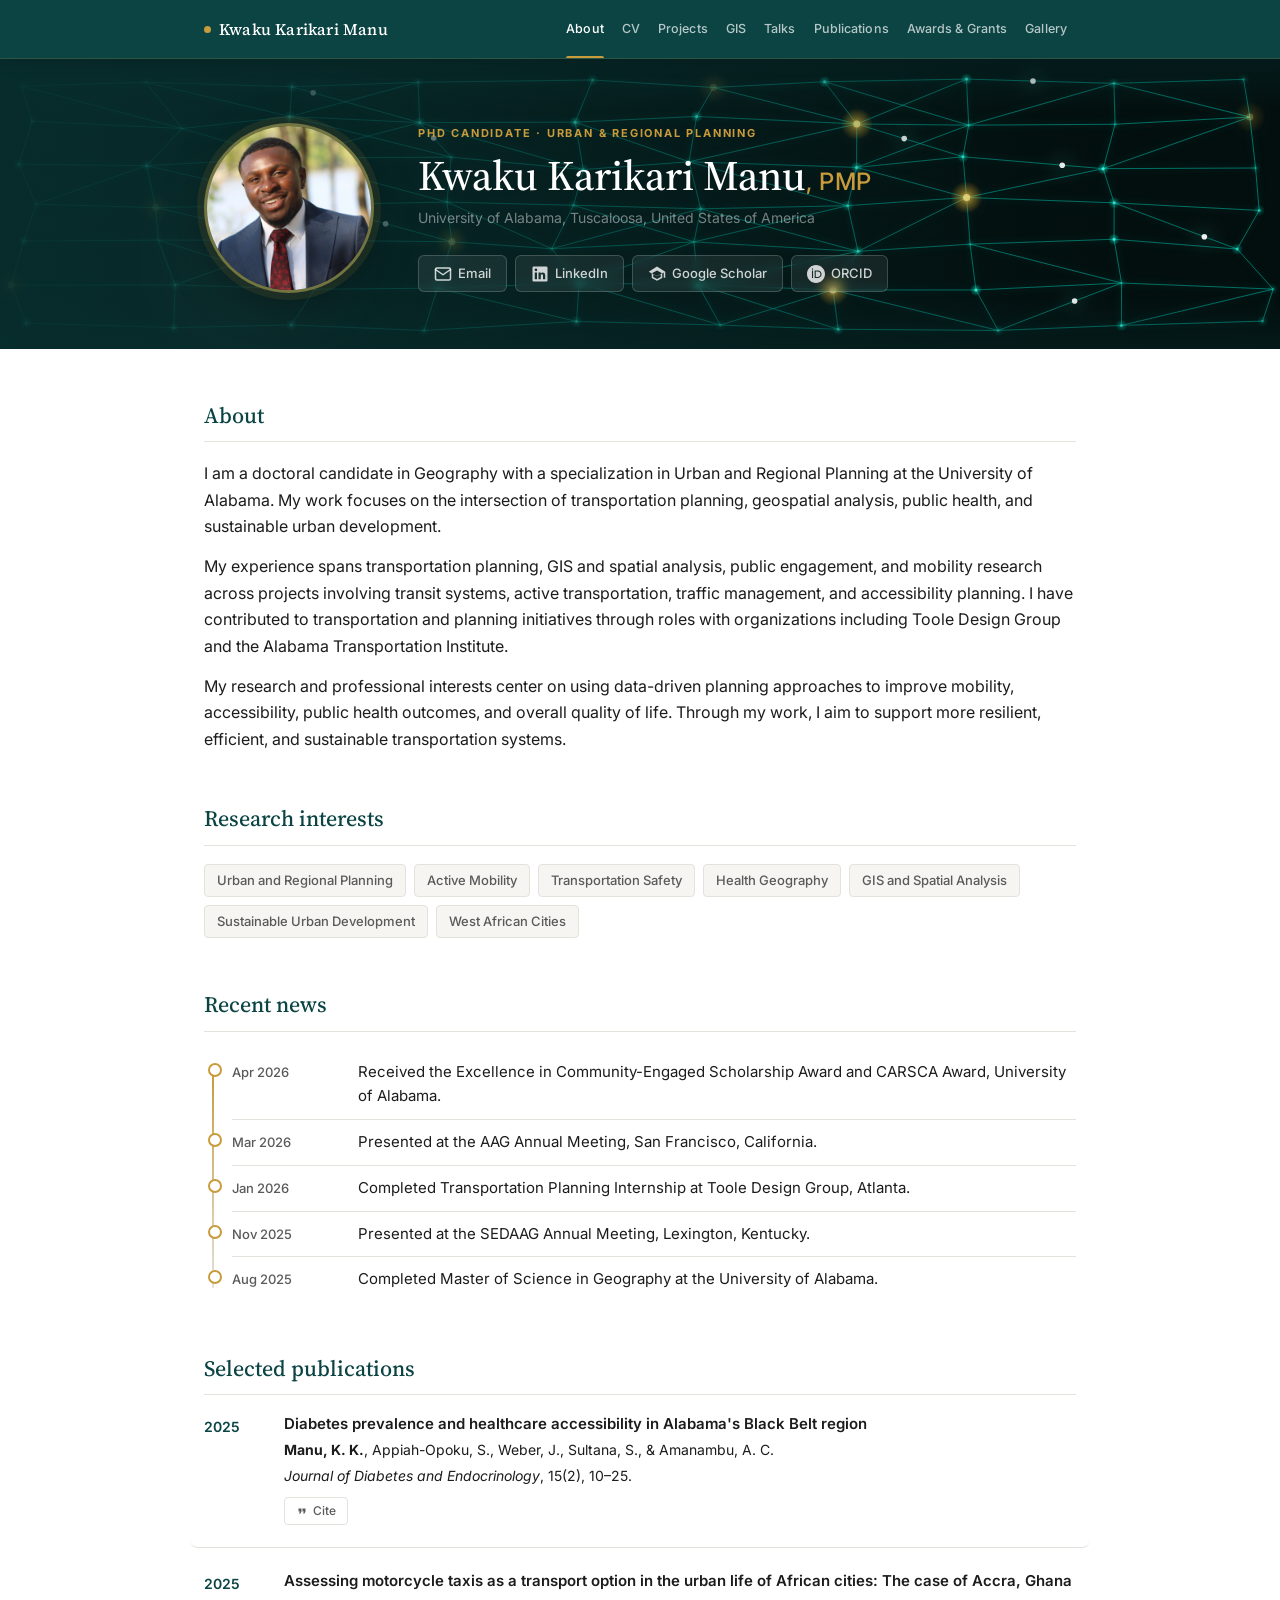
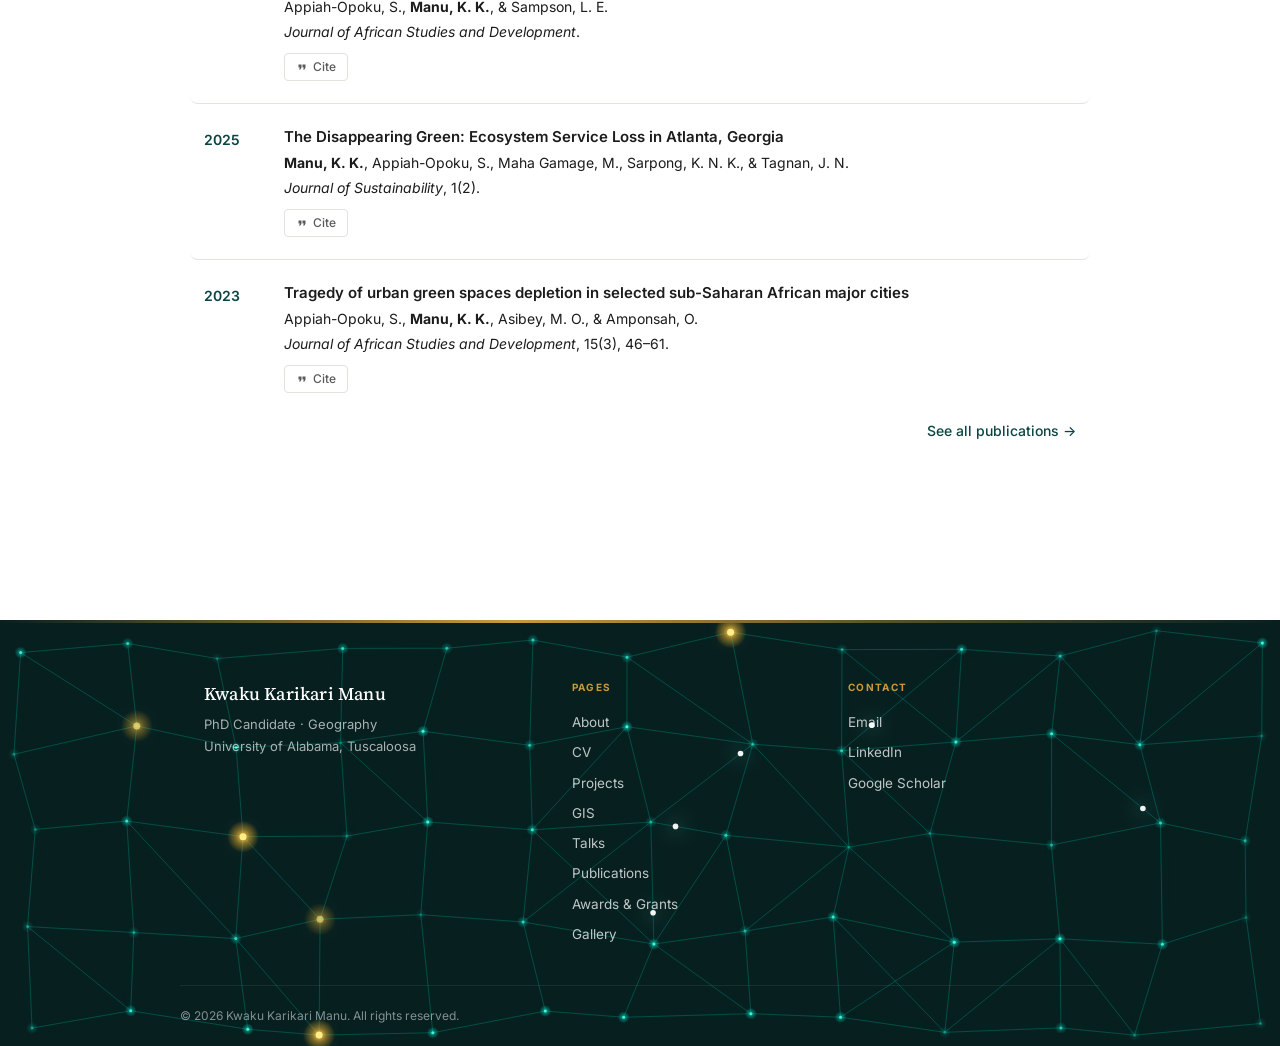
==== commit 3e744710: "Remove fellowship item from Recent News Co-Authored-By: Claude Sonnet 4.6 <noreply@anthropic.com>" ====
--- a/index.html
+++ b/index.html
@@ -101,8 +101,7 @@
   <section class="section">
     <h2>Recent news</h2>
     <ul class="news-list">
-      <li><span class="news-date">May 2026</span> Awarded the UA Community Engagement Graduate Fellowship ($56,886), University of Alabama.</li>
-      <li><span class="news-date">Apr 2026</span> Received the Excellence in Community-Engaged Scholarship Award and CARSCA Award, University of Alabama.</li>
+<li><span class="news-date">Apr 2026</span> Received the Excellence in Community-Engaged Scholarship Award and CARSCA Award, University of Alabama.</li>
       <li><span class="news-date">Mar 2026</span> Presented at the AAG Annual Meeting, San Francisco, California.</li>
       <li><span class="news-date">Jan 2026</span> Completed Transportation Planning Internship at Toole Design Group, Atlanta.</li>
       <li><span class="news-date">Nov 2025</span> Presented at the SEDAAG Annual Meeting, Lexington, Kentucky.</li>
